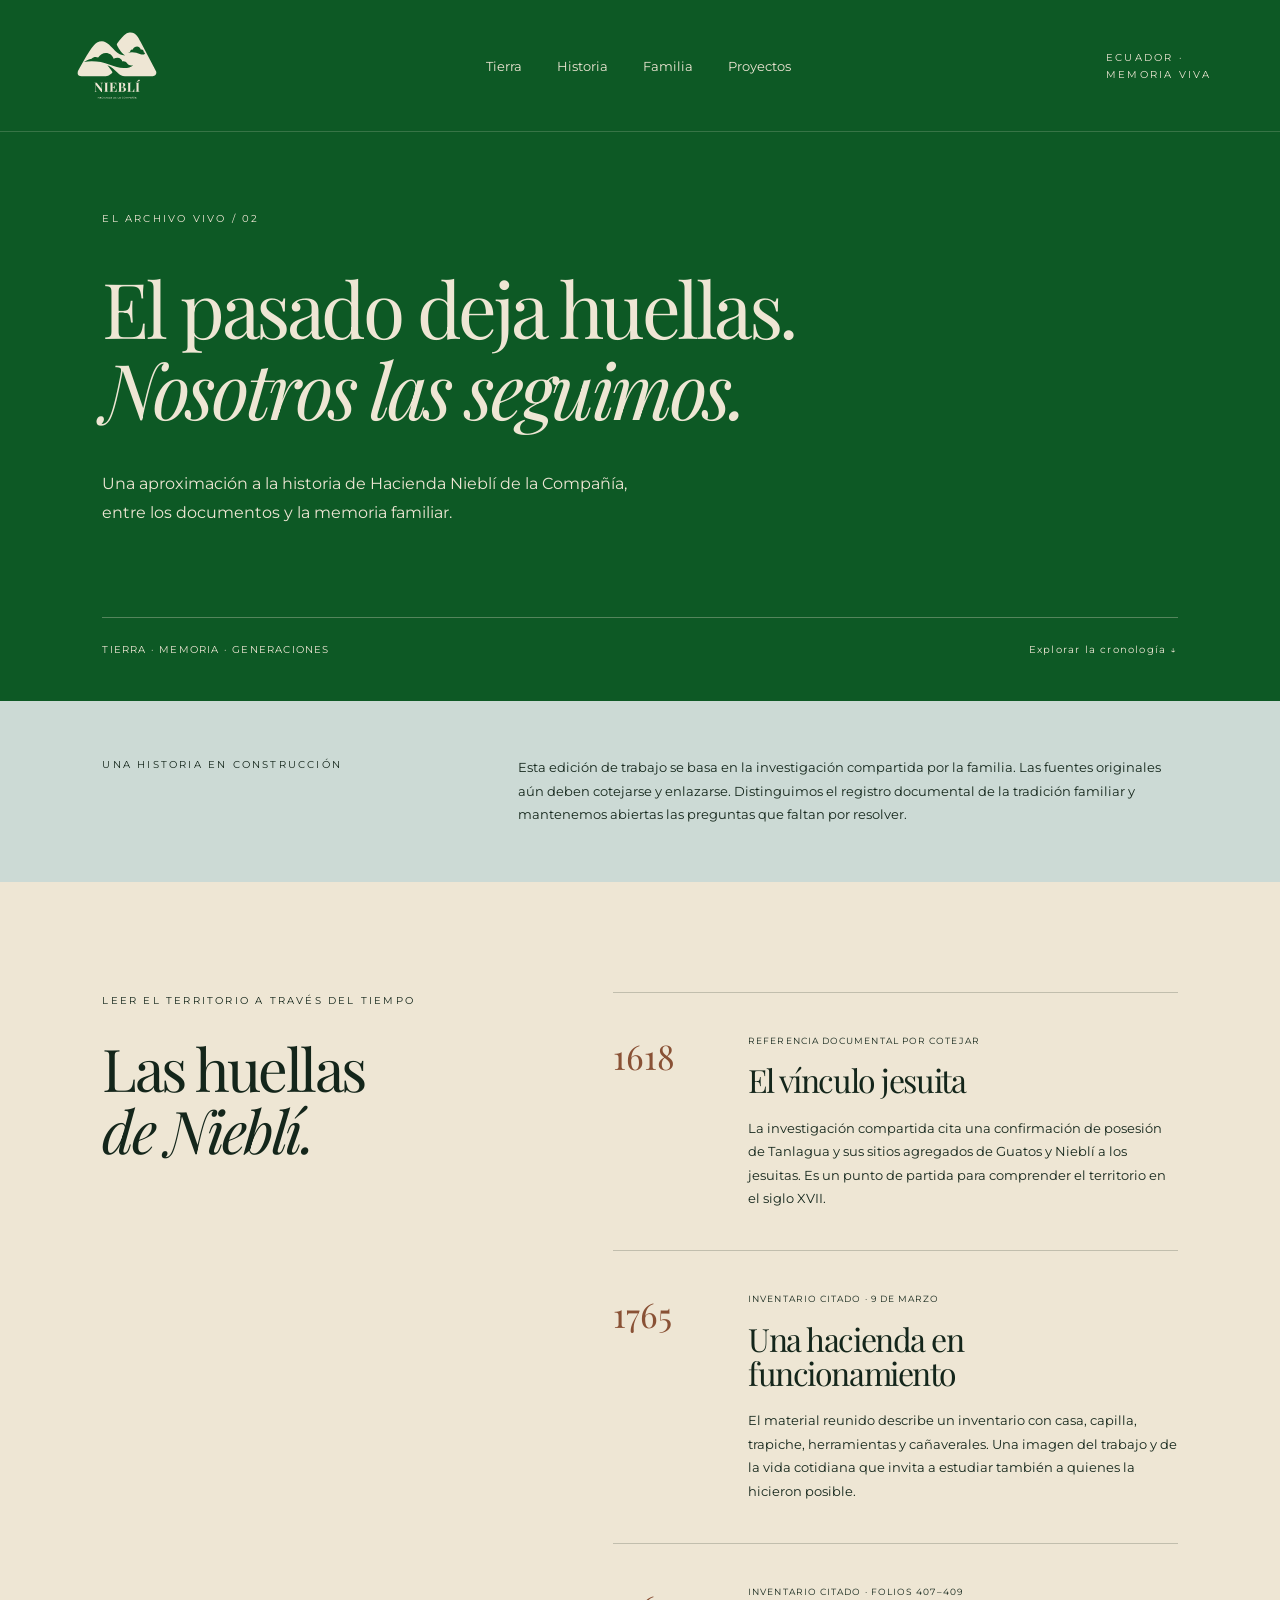
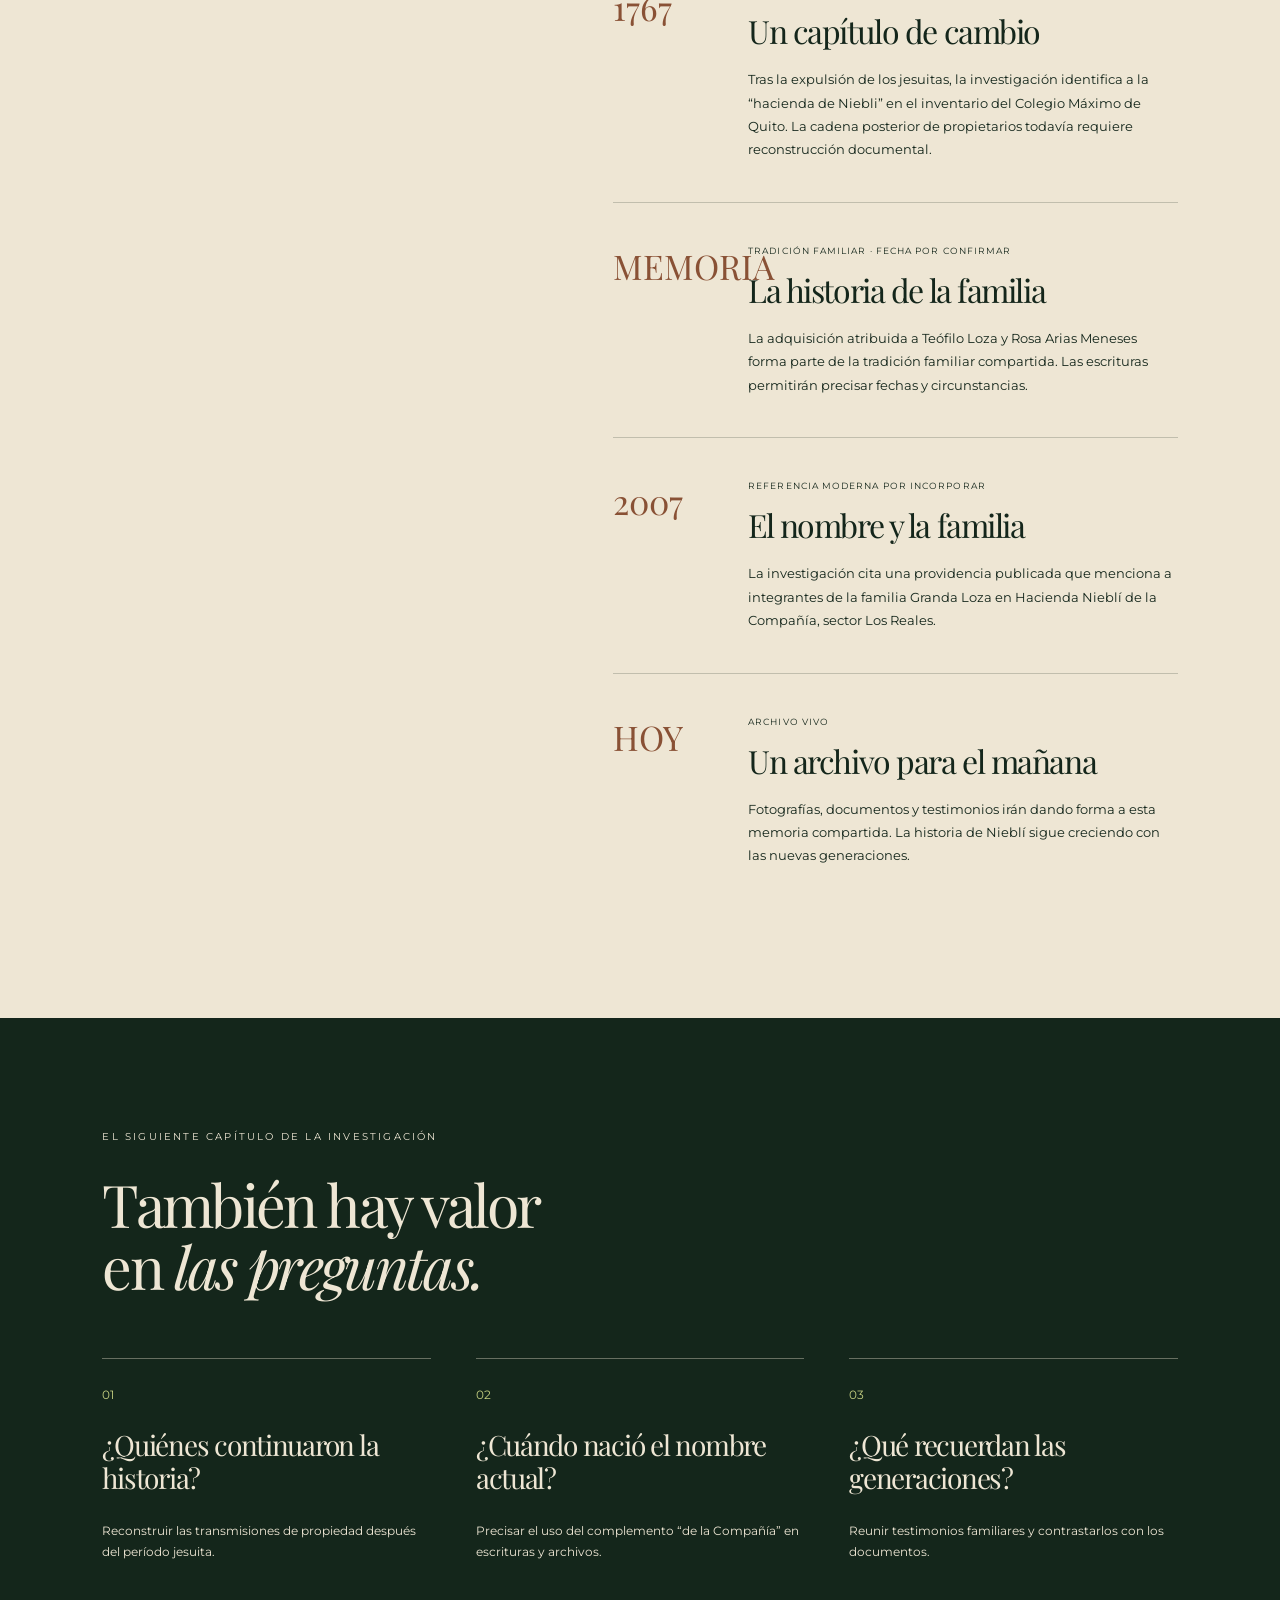
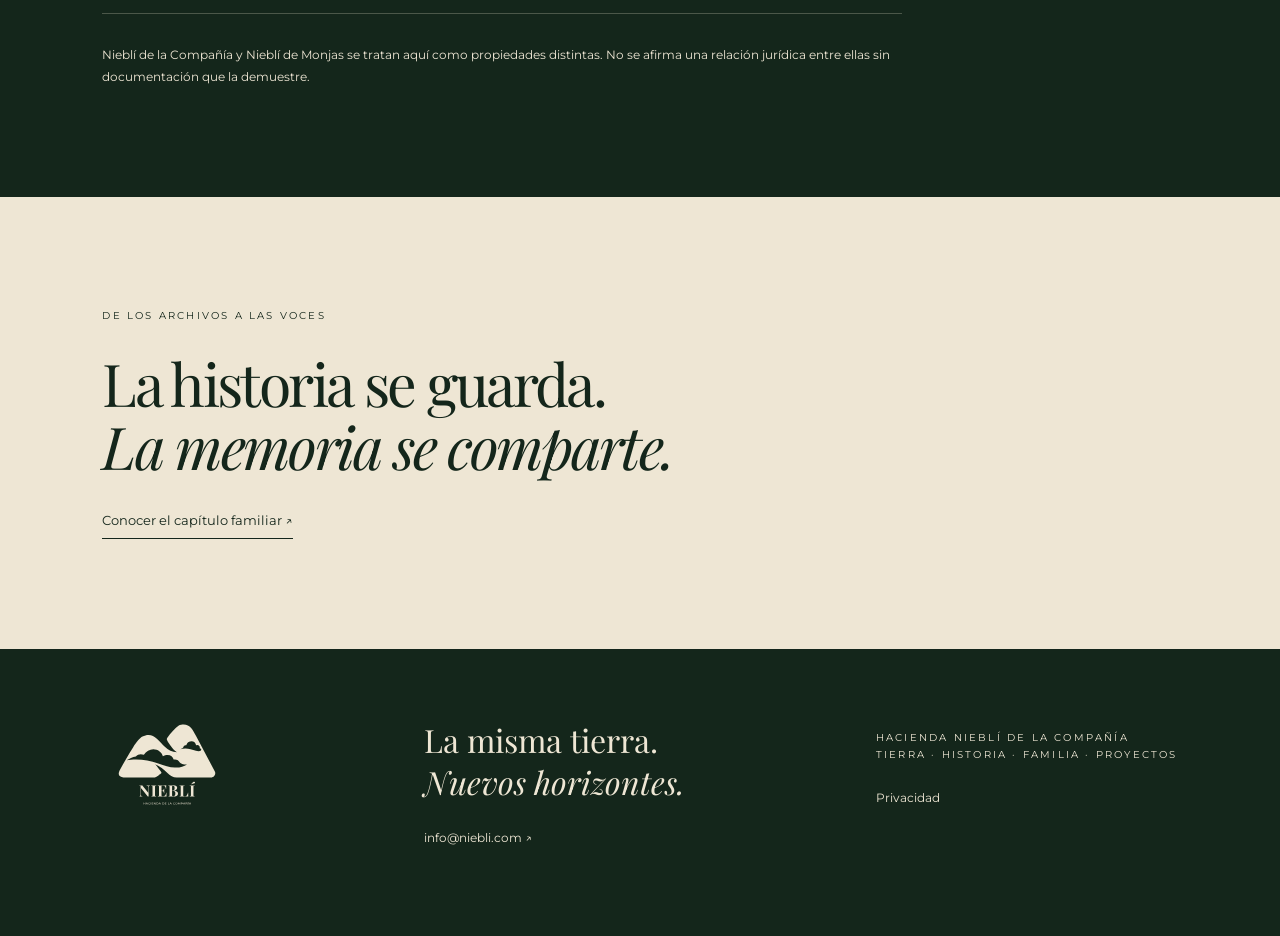
==== historia/index.html @ 0774c466 "Build editorial Nieblí homepage and history preview" ====
<!doctype html><html lang="es"><head><meta charset="utf-8"><meta name="viewport" content="width=device-width,initial-scale=1"><title>Una historia que sigue viva | Nieblí</title><meta name="description" content="Una aproximación a la historia de Hacienda Nieblí de la Compañía, sus archivos y la memoria familiar."><link rel="canonical" href="https://niebli.com/historia/"><meta name="theme-color" content="#0D5925"><link rel="icon" href="/favicon.ico" sizes="any"><link rel="icon" href="/favicon.svg" type="image/svg+xml"><link rel="apple-touch-icon" href="/apple-touch-icon.png"><link rel="manifest" href="/site.webmanifest"><link rel="stylesheet" href="/assets/css/brand.css"><link rel="stylesheet" href="/assets/css/editorial.css"><script defer src="/assets/js/analytics.js"></script></head><body><a class="skip" href="#main">Saltar al contenido</a><header class="masthead"><a href="/" aria-label="Nieblí, inicio"><img src="/assets/brand/logos/logo-stacked-descriptor-paper.svg" width="1400" height="981" alt="Nieblí · Hacienda de la Compañía"></a><nav aria-label="Principal"><a href="/#tierra">Tierra</a><a href="/historia/">Historia</a><a href="/#familia">Familia</a><a href="/#proyectos">Proyectos</a></nav><span class="edition">ECUADOR · MEMORIA VIVA</span></header><main id="main"><section class="history-hero"><p class="eyebrow">EL ARCHIVO VIVO / 02</p><h1>El pasado deja huellas.<br><em>Nosotros las seguimos.</em></h1><p>Una aproximación a la historia de Hacienda Nieblí de la Compañía, entre los documentos y la memoria familiar.</p><div class="history-hero-bottom"><span>TIERRA · MEMORIA · GENERACIONES</span><a href="#cronologia">Explorar la cronología ↓</a></div></section><section class="research-note section"><p class="eyebrow">UNA HISTORIA EN CONSTRUCCIÓN</p><p>Esta edición de trabajo se basa en la investigación compartida por la familia. Las fuentes originales aún deben cotejarse y enlazarse. Distinguimos el registro documental de la tradición familiar y mantenemos abiertas las preguntas que faltan por resolver.</p></section><section class="timeline section" id="cronologia" data-story-id="historical_timeline" data-content-section="history"><div class="timeline-title"><p class="eyebrow">LEER EL TERRITORIO A TRAVÉS DEL TIEMPO</p><h2>Las huellas<br><em>de Nieblí.</em></h2></div><div class="timeline-events"><article id="h-1618" class="timeline-event"><span class="year">1618</span><div><p class="small-label">REFERENCIA DOCUMENTAL POR COTEJAR</p><h3>El vínculo jesuita</h3><p>La investigación compartida cita una confirmación de posesión de Tanlagua y sus sitios agregados de Guatos y Nieblí a los jesuitas. Es un punto de partida para comprender el territorio en el siglo XVII.</p></div></article><article id="h-1765" class="timeline-event"><span class="year">1765</span><div><p class="small-label">INVENTARIO CITADO · 9 DE MARZO</p><h3>Una hacienda en funcionamiento</h3><p>El material reunido describe un inventario con casa, capilla, trapiche, herramientas y cañaverales. Una imagen del trabajo y de la vida cotidiana que invita a estudiar también a quienes la hicieron posible.</p></div></article><article id="h-1767" class="timeline-event"><span class="year">1767</span><div><p class="small-label">INVENTARIO CITADO · FOLIOS 407–409</p><h3>Un capítulo de cambio</h3><p>Tras la expulsión de los jesuitas, la investigación identifica a la “hacienda de Niebli” en el inventario del Colegio Máximo de Quito. La cadena posterior de propietarios todavía requiere reconstrucción documental.</p></div></article><article id="h-memoria" class="timeline-event"><span class="year">MEMORIA</span><div><p class="small-label">TRADICIÓN FAMILIAR · FECHA POR CONFIRMAR</p><h3>La historia de la familia</h3><p>La adquisición atribuida a Teófilo Loza y Rosa Arias Meneses forma parte de la tradición familiar compartida. Las escrituras permitirán precisar fechas y circunstancias.</p></div></article><article id="h-2007" class="timeline-event"><span class="year">2007</span><div><p class="small-label">REFERENCIA MODERNA POR INCORPORAR</p><h3>El nombre y la familia</h3><p>La investigación cita una providencia publicada que menciona a integrantes de la familia Granda Loza en Hacienda Nieblí de la Compañía, sector Los Reales.</p></div></article><article id="h-hoy" class="timeline-event"><span class="year">HOY</span><div><p class="small-label">ARCHIVO VIVO</p><h3>Un archivo para el mañana</h3><p>Fotografías, documentos y testimonios irán dando forma a esta memoria compartida. La historia de Nieblí sigue creciendo con las nuevas generaciones.</p></div></article></div></section><section class="open-questions section"><p class="eyebrow">EL SIGUIENTE CAPÍTULO DE LA INVESTIGACIÓN</p><h2>También hay valor<br>en <em>las preguntas.</em></h2><div class="questions-grid"><article><span>01</span><h3>¿Quiénes continuaron la historia?</h3><p>Reconstruir las transmisiones de propiedad después del período jesuita.</p></article><article><span>02</span><h3>¿Cuándo nació el nombre actual?</h3><p>Precisar el uso del complemento “de la Compañía” en escrituras y archivos.</p></article><article><span>03</span><h3>¿Qué recuerdan las generaciones?</h3><p>Reunir testimonios familiares y contrastarlos con los documentos.</p></article></div><p class="source-note">Nieblí de la Compañía y Nieblí de Monjas se tratan aquí como propiedades distintas. No se afirma una relación jurídica entre ellas sin documentación que la demuestre.</p></section><section class="history-end section"><p class="eyebrow">DE LOS ARCHIVOS A LAS VOCES</p><h2>La historia se guarda.<br><em>La memoria se comparte.</em></h2><a class="text-link" href="/#familia">Conocer el capítulo familiar ↗</a></section></main><footer><img src="/assets/brand/logos/logo-stacked-descriptor-paper.svg" width="1400" height="981" alt="Nieblí"><div><p>La misma tierra.<br><em>Nuevos horizontes.</em></p><a href="mailto:info@niebli.com" data-analytics-event="contact_click" data-contact-method="email">info@niebli.com ↗</a></div><div class="footer-small">HACIENDA NIEBLÍ DE LA COMPAÑÍA<br>TIERRA · HISTORIA · FAMILIA · PROYECTOS<br><a href="/privacy/">Privacidad</a></div></footer></body></html>
---- assets/css/brand.css ----
/* Approved Nieblí identity: shared by every page and component. */
@font-face{font-family:"Playfair Display";src:url("/assets/fonts/playfair-display.woff") format("woff");font-style:normal;font-weight:400 900;font-display:swap}
@font-face{font-family:"Playfair Display";src:url("/assets/fonts/playfair-display-italic.woff") format("woff");font-style:italic;font-weight:400 900;font-display:swap}
@font-face{font-family:Montserrat;src:url("/assets/fonts/montserrat.woff") format("woff");font-style:normal;font-weight:100 900;font-display:swap}
:root{
 --niebli-forest:#0D5925; --niebli-copper:#B97552; --niebli-paper:#EEE6D4;
 --niebli-mist:#CCDAD5; --niebli-ink:#14261B; --niebli-shoot:#C4CF80;
 --niebli-bg:var(--niebli-ink); --niebli-bg-2:var(--niebli-forest);
 --niebli-surface:var(--niebli-forest); --niebli-surface-2:var(--niebli-ink);
 --niebli-card:rgba(238,230,212,.08); --niebli-card-strong:rgba(238,230,212,.12);
 --niebli-text:var(--niebli-paper); --niebli-muted:rgba(238,230,212,.82); --niebli-line:rgba(238,230,212,.18);
 /* Compatibility aliases for existing components. Copper is decorative; shoot is the readable accent. */
 --niebli-gold:var(--niebli-shoot); --niebli-gold-soft:rgba(196,207,128,.14);
 --niebli-moss:var(--niebli-shoot); --niebli-sage:var(--niebli-mist); --niebli-deep:var(--niebli-ink);
 --niebli-shadow:0 18px 50px rgba(0,0,0,.28); --niebli-shadow-soft:0 12px 28px rgba(0,0,0,.20);
 --niebli-radius-xl:34px; --niebli-radius-lg:28px; --niebli-radius-md:22px; --niebli-radius-sm:16px;
 --niebli-font-body:Montserrat,Arial,sans-serif; --niebli-font-head:"Playfair Display",Georgia,serif;
 --bg:var(--niebli-bg); --text:var(--niebli-text); --muted:var(--niebli-muted); --line:var(--niebli-line);
 --font-body:var(--niebli-font-body); --font-head:var(--niebli-font-head);
}
body{font-family:var(--niebli-font-body);color:var(--niebli-text);background:var(--niebli-bg)}
h1,h2,h3{font-family:var(--niebli-font-head)}
:focus-visible{outline:3px solid var(--niebli-shoot);outline-offset:5px}
.brandLogo{display:block;width:170px;height:auto}
.siteFooterLogo{display:block;width:150px;height:auto;flex:0 0 auto}
@media(max-width:640px){.brandLogo{width:125px}.siteFooterLogo{width:110px}}
---- assets/css/editorial.css ----
*{box-sizing:border-box}html{scroll-behavior:smooth;scroll-padding-top:100px}body{margin:0;background:var(--niebli-paper);color:var(--niebli-ink)}a{color:inherit;text-decoration:none}img{display:block;max-width:100%;height:auto}h1,h2,h3,p{margin:0}p{line-height:1.8}h1,h2,h3{font-weight:400;letter-spacing:-.045em;line-height:1.06}em{font-weight:400}a:hover{text-decoration:underline;text-underline-offset:7px}.skip{position:absolute;top:-100px;z-index:100;background:var(--niebli-paper);padding:15px}.skip:focus{top:10px}.masthead{position:absolute;z-index:5;top:0;left:0;width:100%;display:flex;align-items:center;justify-content:space-between;padding:28px 5%;color:var(--niebli-paper);border-bottom:1px solid #eee6d430}.masthead img{width:106px;height:75px;object-fit:contain}.masthead nav{display:flex;gap:35px;font-size:13px}.edition,.eyebrow,.small-label,.hero-bottom,.landscape-caption>span,.footer-small{font-size:10px;letter-spacing:.22em;line-height:1.7}.edition{max-width:110px}.hero{position:relative;min-height:850px;height:100svh;max-height:1150px;color:var(--niebli-paper)}.hero-photo,.hero-shade{position:absolute;inset:0;width:100%;height:100%;object-fit:cover}.hero-photo{object-position:center}.hero-shade{background:linear-gradient(90deg,#14261ba8,#14261b20),linear-gradient(0deg,#14261bcd,transparent 65%,#14261b44)}.hero-copy{position:relative;padding:230px 8% 100px}.hero h1{font-size:clamp(80px,9.2vw,160px);margin:25px 0}.hero-intro{font-size:16px;margin-bottom:32px}.text-link{display:inline-flex;align-items:center;gap:35px;border-bottom:1px solid currentColor;padding:0 0 10px;font-size:13px}.text-link span{font-size:22px}.hero-bottom{position:absolute;bottom:30px;left:5%;right:5%;display:flex;justify-content:space-between;align-items:center}.hero-bottom a{font-size:30px}.section{padding:110px 8%}.intro{display:grid;grid-template-columns:1.3fr 1fr;gap:10%}.eyebrow{margin-bottom:28px}h2{font-size:clamp(40px,4.6vw,72px)}.intro-text{padding-top:40px}.lead{font-size:20px;line-height:1.6;margin-bottom:22px}.intro-text>p:not(.lead),.family-copy>p:not(.lead),.history-heading>p:not(.eyebrow){font-size:14px}.intro-text .text-link{margin-top:30px}.landscape{position:relative;height:620px;margin:0 4%}.landscape>img{width:100%;height:100%;object-fit:cover;object-position:center 65%}.landscape:after{content:'';position:absolute;inset:0;background:linear-gradient(0deg,#14261bcc,transparent)}.landscape-caption{position:absolute;z-index:1;inset:auto 5% 40px;color:var(--niebli-paper);display:flex;justify-content:space-between;align-items:flex-end}.landscape-caption p{font-family:var(--niebli-font-head);font-size:42px;line-height:1.2}.history-preview{display:grid;grid-template-columns:1fr 1.1fr;gap:12%;border-bottom:1px solid #14261b25}.history-heading>p:not(.eyebrow){margin:30px 0}.mini-timeline article{display:flex;gap:30px;padding:25px 0;border-top:1px solid #14261b40}.mini-timeline article>span{font-family:var(--niebli-font-head);color:#895135;font-size:34px;width:90px;flex-shrink:0}.mini-timeline h3{font-size:25px;letter-spacing:-.02em;margin:5px 0 12px}.mini-timeline p{font-size:13px}.mini-timeline small{display:block;font-size:10px;line-height:1.7;padding-top:20px}.family{display:grid;grid-template-columns:1fr 1fr;gap:10%;align-items:center}.archive-placeholder{min-height:550px;background:var(--niebli-mist);padding:35px;display:flex;flex-direction:column;justify-content:space-between;transform:rotate(-2deg);border:14px solid #f8f4e9;box-shadow:0 15px 30px #14261b15}.archive-placeholder>span,.archive-placeholder small{font-size:10px;letter-spacing:.12em}.archive-frame{border:1px solid #14261b50;margin:30px 15px;padding:35px;text-align:center}.archive-frame>span{font-family:var(--niebli-font-head);font-size:115px;color:#14261b50}.archive-frame p{font-family:var(--niebli-font-head);font-size:28px;line-height:1.3}.family-copy .lead{margin-top:30px}.family-copy blockquote{font-family:var(--niebli-font-head);font-size:35px;margin:35px 0 25px;border-left:2px solid var(--niebli-copper);padding-left:25px}.projects{background:var(--niebli-forest);color:var(--niebli-paper)}.projects-top{display:flex;gap:12%;align-items:flex-end;justify-content:space-between;margin-bottom:60px}.projects-top>p{max-width:360px;font-size:14px}.project-grid{display:grid;grid-template-columns:repeat(3,1fr);gap:20px}.project-grid article{background:var(--niebli-ink);padding:35px;min-height:350px;display:flex;flex-direction:column;align-items:flex-start}.project-grid article>span:first-child{font-size:10px;letter-spacing:.14em}.project-grid h3{font-size:36px;margin:35px 0 22px}.project-grid p{font-size:12px;margin-bottom:30px}.project-status{font-size:9px;letter-spacing:.16em;border-top:1px solid currentColor;padding-top:12px;margin-top:auto}.project-grid .project-light{background:var(--niebli-paper);color:var(--niebli-ink)}.project-grid .project-copper{background:var(--niebli-copper);color:var(--niebli-ink)}footer{background:var(--niebli-ink);color:var(--niebli-paper);padding:70px 8% 90px;display:flex;justify-content:space-between;gap:50px}footer>img{width:130px;object-fit:contain;align-self:flex-start}footer p{font-family:var(--niebli-font-head);font-size:32px;line-height:1.3;margin-bottom:25px}footer a{font-size:12px}.footer-small{padding-top:10px}.footer-small a{display:block;margin-top:25px;letter-spacing:0}.history-hero{background:var(--niebli-forest);color:var(--niebli-paper);padding:210px 8% 45px}.history-hero h1{font-size:clamp(48px,6vw,94px);margin:40px 0}.history-hero>p:not(.eyebrow){max-width:570px;font-size:16px}.history-hero-bottom{display:flex;justify-content:space-between;gap:30px;border-top:1px solid #eee6d450;margin-top:90px;padding-top:25px;font-size:10px;letter-spacing:.12em}.research-note{padding-top:55px;padding-bottom:55px;display:grid;grid-template-columns:1fr 2fr;gap:8%;background:var(--niebli-mist)}.research-note p:not(.eyebrow){font-size:13px}.research-note .eyebrow{margin:0}.timeline{display:grid;grid-template-columns:1fr 1.4fr;gap:10%}.timeline-title{position:sticky;top:45px;align-self:start}.timeline-event{display:grid;grid-template-columns:110px 1fr;gap:25px;border-top:1px solid #14261b35;padding:40px 0}.year{font-family:var(--niebli-font-head);font-size:34px;color:#895135}.timeline-event h3{font-size:32px;margin:15px 0 20px}.timeline-event p:not(.small-label){font-size:13px}.small-label{font-size:9px;letter-spacing:.12em}.open-questions{background:var(--niebli-ink);color:var(--niebli-paper)}.questions-grid{display:grid;grid-template-columns:repeat(3,1fr);gap:45px;margin-top:60px}.questions-grid article{border-top:1px solid #eee6d460;padding-top:25px}.questions-grid span{color:var(--niebli-shoot);font-size:12px}.questions-grid h3{font-size:28px;line-height:1.2;margin:25px 0}.questions-grid p,.source-note{font-size:12px}.source-note{border-top:1px solid #eee6d440;padding-top:30px;margin-top:50px;max-width:800px}.history-end .text-link{margin-top:35px}@media(max-width:900px){.edition{display:none}.section{padding:75px 6%}.hero{min-height:750px}.hero-copy{padding:220px 6% 80px}.intro,.history-preview,.family,.timeline{gap:7%}.project-grid article{padding:25px}.timeline-event{grid-template-columns:1fr}.timeline-title{position:static}.landscape-caption>span:last-child{display:none}footer{flex-wrap:wrap}.archive-placeholder{min-height:480px}}@media(max-width:600px){.masthead{padding:20px 5%;align-items:center}.masthead img{width:78px;height:60px}.masthead nav{gap:14px;font-size:10px}.hero{height:90svh;min-height:680px}.hero-copy{padding-top:190px}.hero h1{font-size:78px}.hero-intro{font-size:14px}.hero-bottom{font-size:8px;letter-spacing:.12em}.hero-bottom>span:nth-child(2){display:none}.section{padding:65px 7%}.intro,.history-preview,.family,.timeline,.research-note{grid-template-columns:1fr;gap:40px}.intro-text{padding-top:0}h2{font-size:43px}.landscape{height:470px;margin:0}.landscape-caption{display:block;bottom:30px;left:7%}.landscape-caption p{font-size:35px;margin-top:15px}.mini-timeline article{gap:20px}.mini-timeline article>span{width:75px}.archive-placeholder{min-height:440px;margin:8px}.family-copy .lead{font-size:18px}.projects-top{display:block}.projects-top>p{margin-top:30px}.project-grid,.questions-grid{grid-template-columns:1fr}.project-grid article{min-height:300px}.history-hero{padding:180px 7% 35px}.history-hero h1{font-size:48px}.history-hero-bottom{margin-top:55px;flex-wrap:wrap}.timeline-event{grid-template-columns:75px 1fr;gap:20px}.year{font-size:28px}.timeline-event h3{font-size:28px}.timeline-title h2{font-size:48px}.questions-grid{gap:30px}footer{padding:55px 7% 90px;gap:35px}footer>img{width:105px}.footer-small{width:100%}}@media(prefers-reduced-motion:reduce){html{scroll-behavior:auto}}
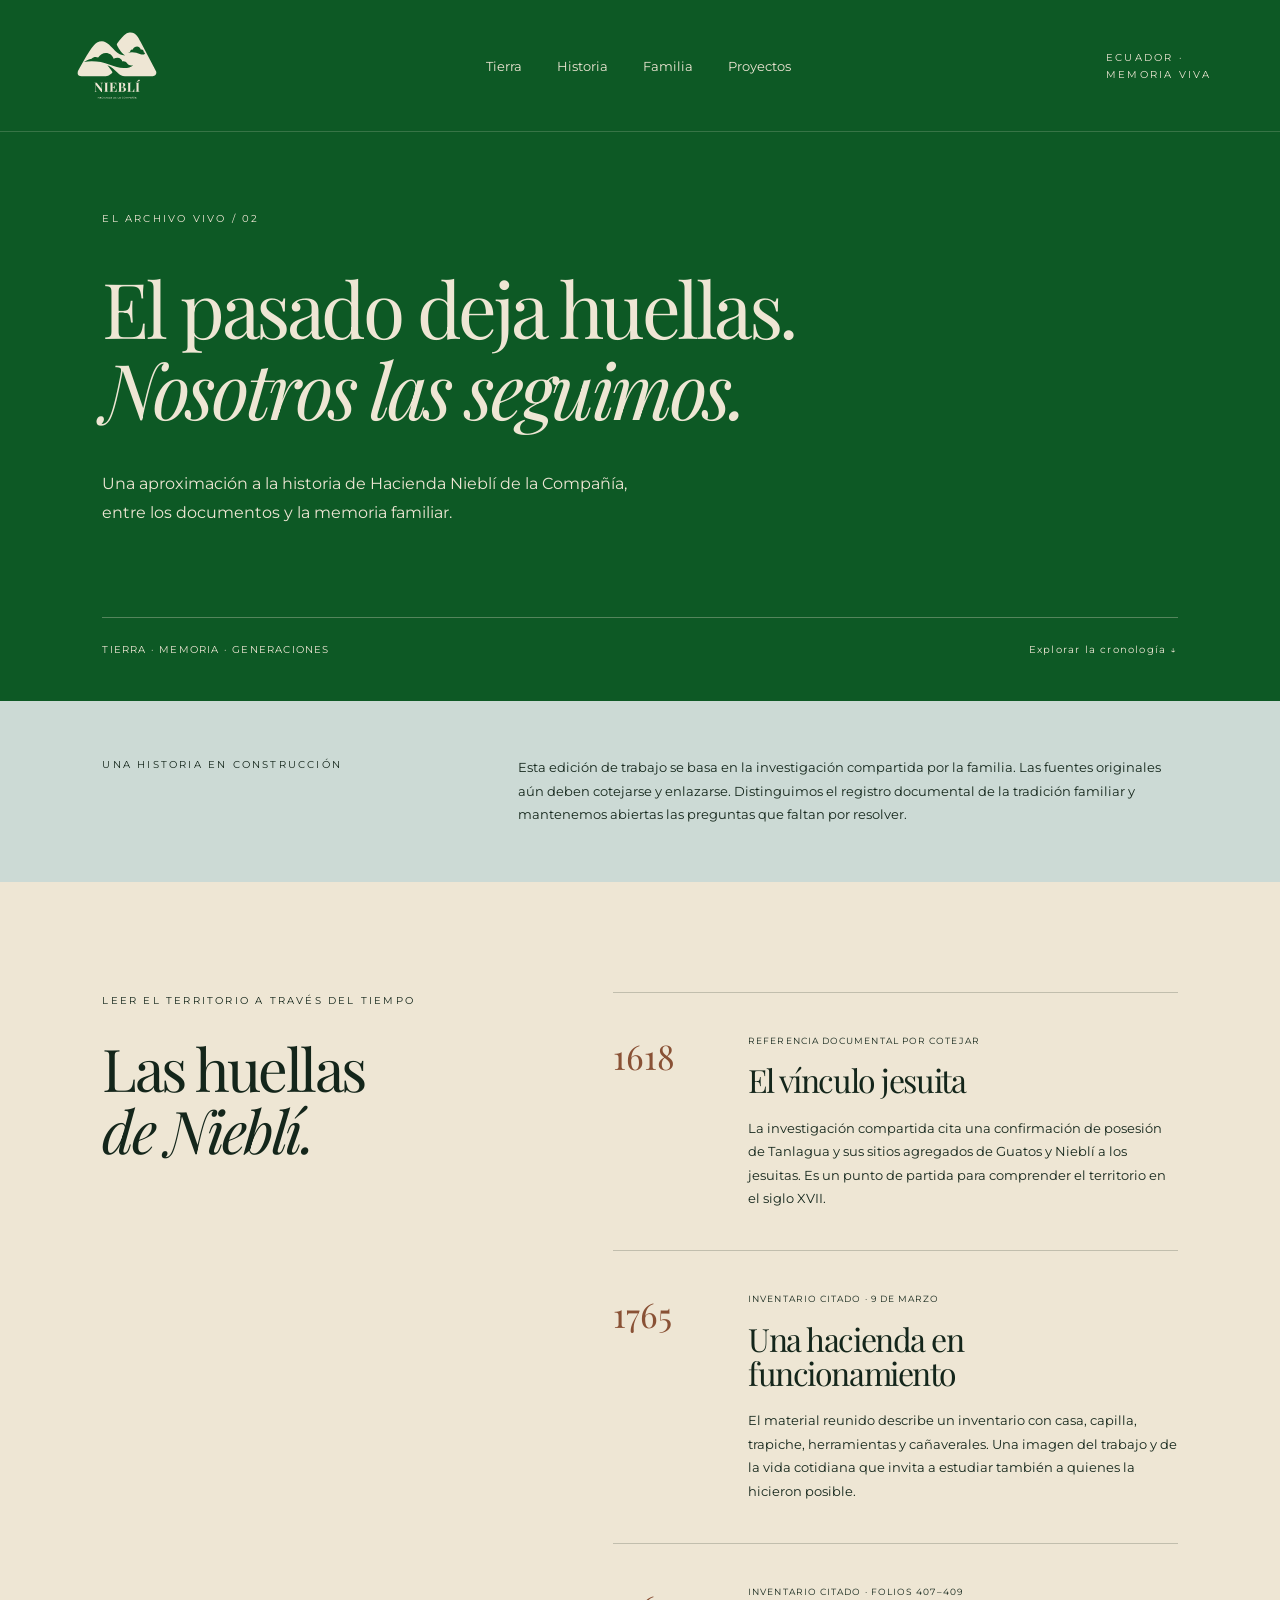
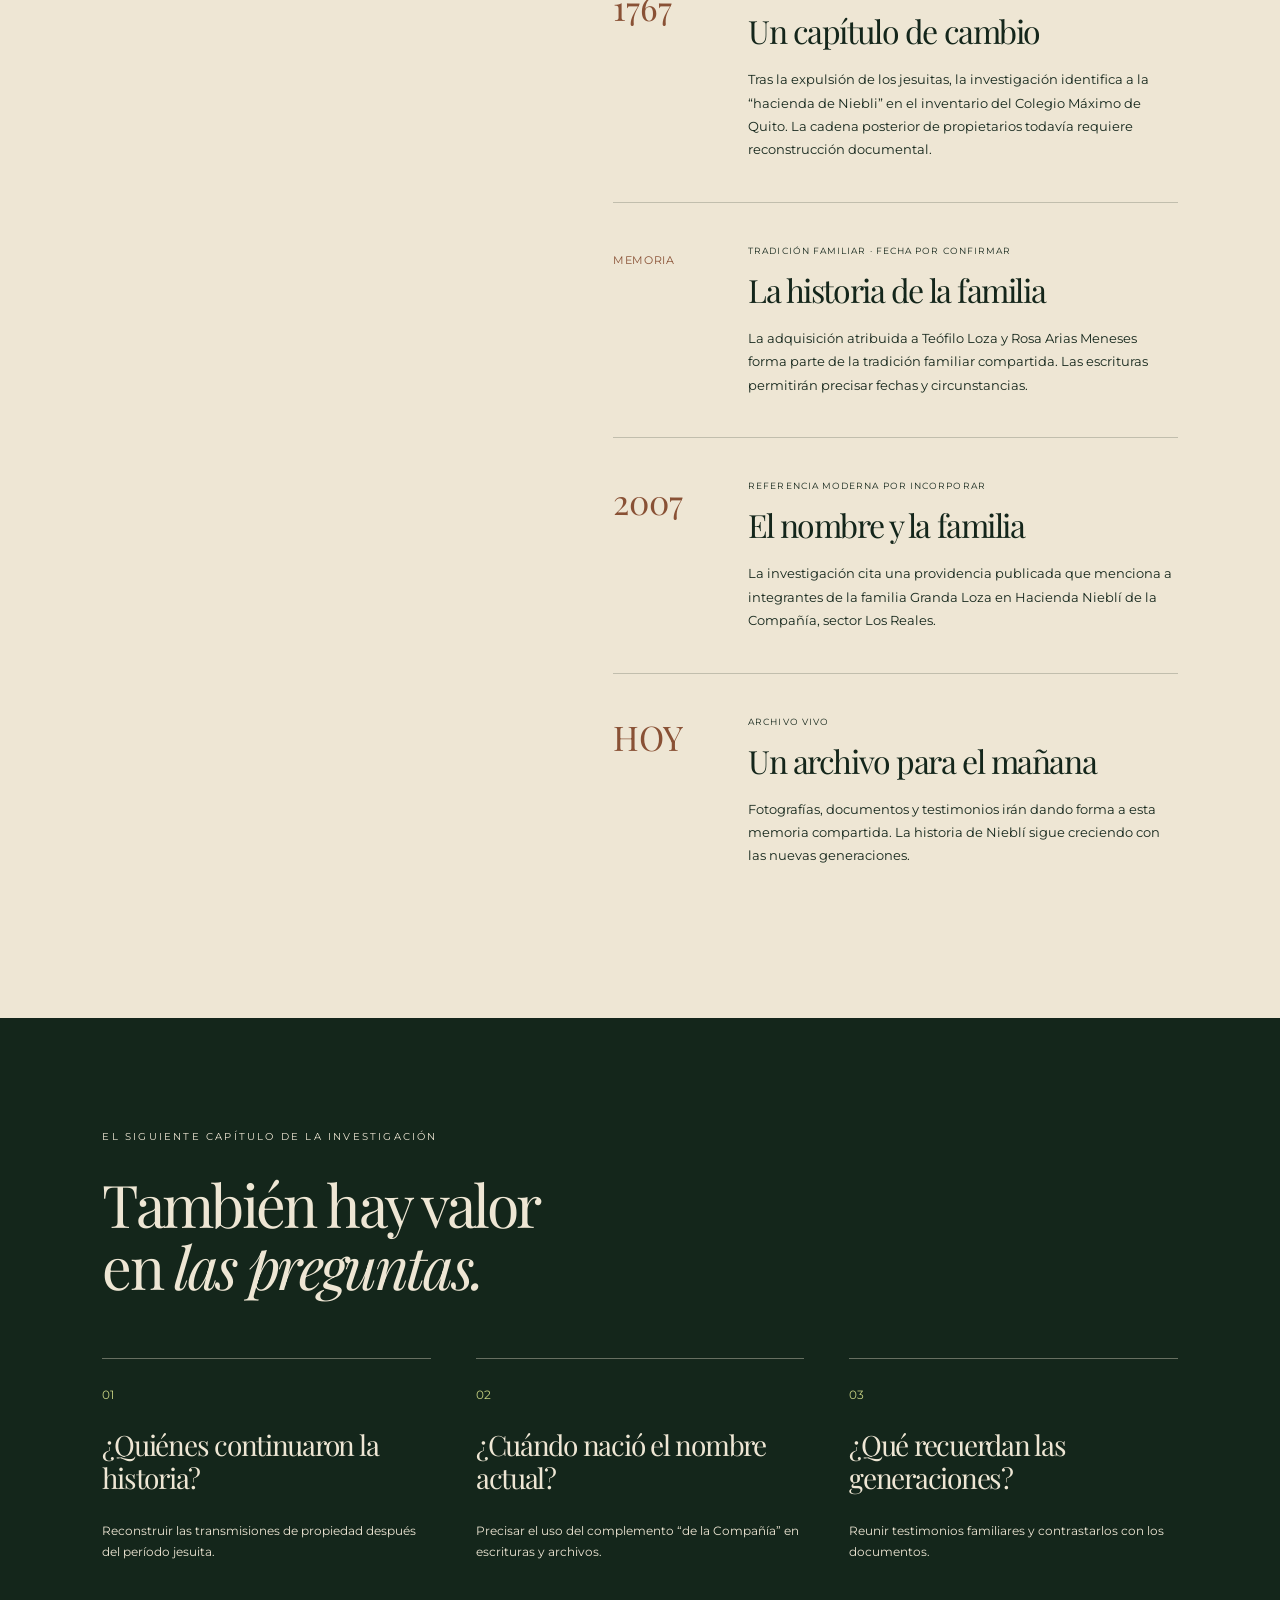
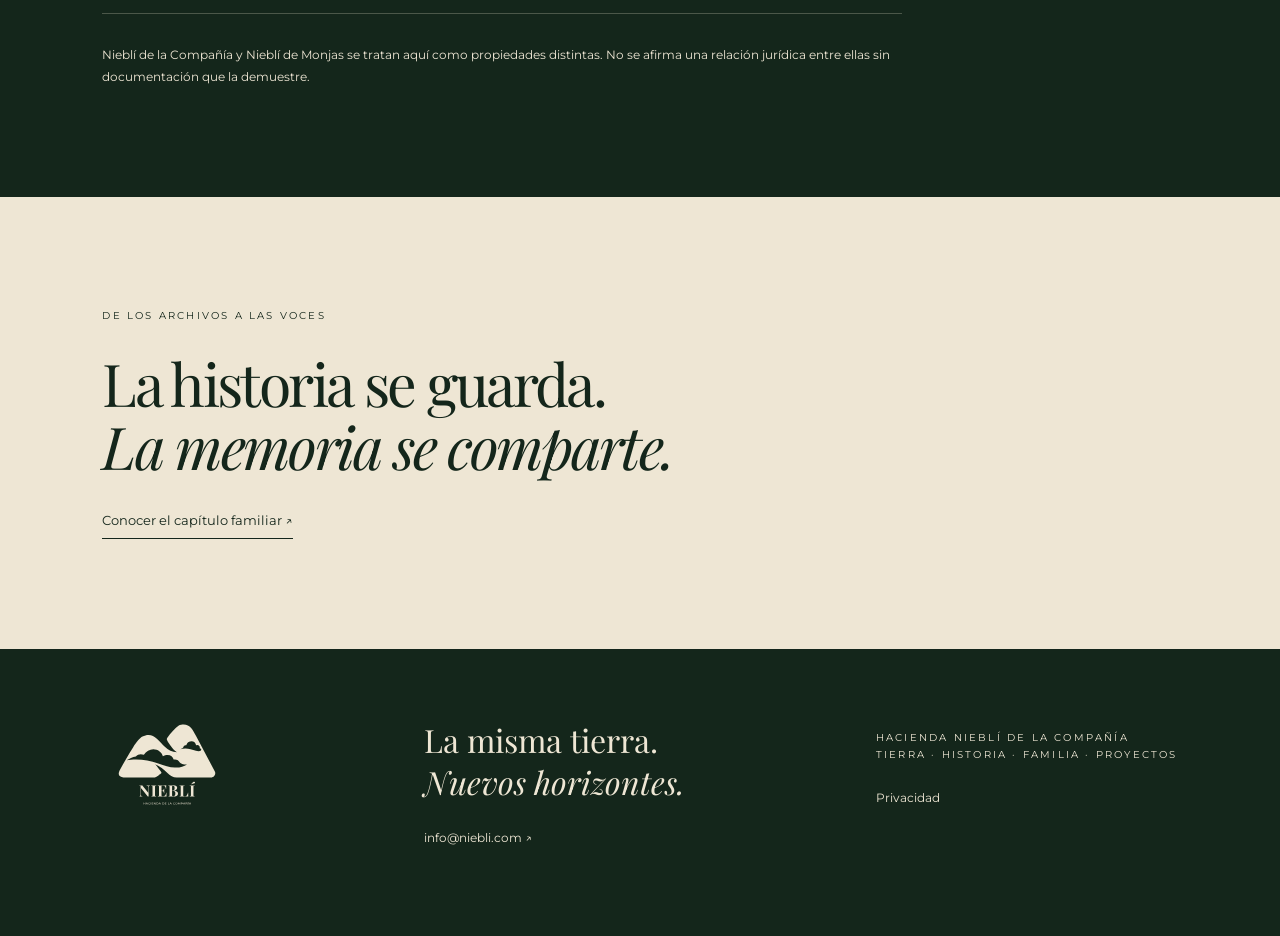
==== commit 673e9c6e: "Keep timeline label within its column" ====
--- a/historia/index.html
+++ b/historia/index.html
@@ -1 +1 @@
-<!doctype html><html lang="es"><head><meta charset="utf-8"><meta name="viewport" content="width=device-width,initial-scale=1"><title>Una historia que sigue viva | Nieblí</title><meta name="description" content="Una aproximación a la historia de Hacienda Nieblí de la Compañía, sus archivos y la memoria familiar."><link rel="canonical" href="https://niebli.com/historia/"><meta name="theme-color" content="#0D5925"><link rel="icon" href="/favicon.ico" sizes="any"><link rel="icon" href="/favicon.svg" type="image/svg+xml"><link rel="apple-touch-icon" href="/apple-touch-icon.png"><link rel="manifest" href="/site.webmanifest"><link rel="stylesheet" href="/assets/css/brand.css"><link rel="stylesheet" href="/assets/css/editorial.css"><script defer src="/assets/js/analytics.js"></script></head><body><a class="skip" href="#main">Saltar al contenido</a><header class="masthead"><a href="/" aria-label="Nieblí, inicio"><img src="/assets/brand/logos/logo-stacked-descriptor-paper.svg" width="1400" height="981" alt="Nieblí · Hacienda de la Compañía"></a><nav aria-label="Principal"><a href="/#tierra">Tierra</a><a href="/historia/">Historia</a><a href="/#familia">Familia</a><a href="/#proyectos">Proyectos</a></nav><span class="edition">ECUADOR · MEMORIA VIVA</span></header><main id="main"><section class="history-hero"><p class="eyebrow">EL ARCHIVO VIVO / 02</p><h1>El pasado deja huellas.<br><em>Nosotros las seguimos.</em></h1><p>Una aproximación a la historia de Hacienda Nieblí de la Compañía, entre los documentos y la memoria familiar.</p><div class="history-hero-bottom"><span>TIERRA · MEMORIA · GENERACIONES</span><a href="#cronologia">Explorar la cronología ↓</a></div></section><section class="research-note section"><p class="eyebrow">UNA HISTORIA EN CONSTRUCCIÓN</p><p>Esta edición de trabajo se basa en la investigación compartida por la familia. Las fuentes originales aún deben cotejarse y enlazarse. Distinguimos el registro documental de la tradición familiar y mantenemos abiertas las preguntas que faltan por resolver.</p></section><section class="timeline section" id="cronologia" data-story-id="historical_timeline" data-content-section="history"><div class="timeline-title"><p class="eyebrow">LEER EL TERRITORIO A TRAVÉS DEL TIEMPO</p><h2>Las huellas<br><em>de Nieblí.</em></h2></div><div class="timeline-events"><article id="h-1618" class="timeline-event"><span class="year">1618</span><div><p class="small-label">REFERENCIA DOCUMENTAL POR COTEJAR</p><h3>El vínculo jesuita</h3><p>La investigación compartida cita una confirmación de posesión de Tanlagua y sus sitios agregados de Guatos y Nieblí a los jesuitas. Es un punto de partida para comprender el territorio en el siglo XVII.</p></div></article><article id="h-1765" class="timeline-event"><span class="year">1765</span><div><p class="small-label">INVENTARIO CITADO · 9 DE MARZO</p><h3>Una hacienda en funcionamiento</h3><p>El material reunido describe un inventario con casa, capilla, trapiche, herramientas y cañaverales. Una imagen del trabajo y de la vida cotidiana que invita a estudiar también a quienes la hicieron posible.</p></div></article><article id="h-1767" class="timeline-event"><span class="year">1767</span><div><p class="small-label">INVENTARIO CITADO · FOLIOS 407–409</p><h3>Un capítulo de cambio</h3><p>Tras la expulsión de los jesuitas, la investigación identifica a la “hacienda de Niebli” en el inventario del Colegio Máximo de Quito. La cadena posterior de propietarios todavía requiere reconstrucción documental.</p></div></article><article id="h-memoria" class="timeline-event"><span class="year">MEMORIA</span><div><p class="small-label">TRADICIÓN FAMILIAR · FECHA POR CONFIRMAR</p><h3>La historia de la familia</h3><p>La adquisición atribuida a Teófilo Loza y Rosa Arias Meneses forma parte de la tradición familiar compartida. Las escrituras permitirán precisar fechas y circunstancias.</p></div></article><article id="h-2007" class="timeline-event"><span class="year">2007</span><div><p class="small-label">REFERENCIA MODERNA POR INCORPORAR</p><h3>El nombre y la familia</h3><p>La investigación cita una providencia publicada que menciona a integrantes de la familia Granda Loza en Hacienda Nieblí de la Compañía, sector Los Reales.</p></div></article><article id="h-hoy" class="timeline-event"><span class="year">HOY</span><div><p class="small-label">ARCHIVO VIVO</p><h3>Un archivo para el mañana</h3><p>Fotografías, documentos y testimonios irán dando forma a esta memoria compartida. La historia de Nieblí sigue creciendo con las nuevas generaciones.</p></div></article></div></section><section class="open-questions section"><p class="eyebrow">EL SIGUIENTE CAPÍTULO DE LA INVESTIGACIÓN</p><h2>También hay valor<br>en <em>las preguntas.</em></h2><div class="questions-grid"><article><span>01</span><h3>¿Quiénes continuaron la historia?</h3><p>Reconstruir las transmisiones de propiedad después del período jesuita.</p></article><article><span>02</span><h3>¿Cuándo nació el nombre actual?</h3><p>Precisar el uso del complemento “de la Compañía” en escrituras y archivos.</p></article><article><span>03</span><h3>¿Qué recuerdan las generaciones?</h3><p>Reunir testimonios familiares y contrastarlos con los documentos.</p></article></div><p class="source-note">Nieblí de la Compañía y Nieblí de Monjas se tratan aquí como propiedades distintas. No se afirma una relación jurídica entre ellas sin documentación que la demuestre.</p></section><section class="history-end section"><p class="eyebrow">DE LOS ARCHIVOS A LAS VOCES</p><h2>La historia se guarda.<br><em>La memoria se comparte.</em></h2><a class="text-link" href="/#familia">Conocer el capítulo familiar ↗</a></section></main><footer><img src="/assets/brand/logos/logo-stacked-descriptor-paper.svg" width="1400" height="981" alt="Nieblí"><div><p>La misma tierra.<br><em>Nuevos horizontes.</em></p><a href="mailto:info@niebli.com" data-analytics-event="contact_click" data-contact-method="email">info@niebli.com ↗</a></div><div class="footer-small">HACIENDA NIEBLÍ DE LA COMPAÑÍA<br>TIERRA · HISTORIA · FAMILIA · PROYECTOS<br><a href="/privacy/">Privacidad</a></div></footer></body></html>+<!doctype html><html lang="es"><head><meta charset="utf-8"><meta name="viewport" content="width=device-width,initial-scale=1"><title>Una historia que sigue viva | Nieblí</title><meta name="description" content="Una aproximación a la historia de Hacienda Nieblí de la Compañía, sus archivos y la memoria familiar."><link rel="canonical" href="https://niebli.com/historia/"><meta name="theme-color" content="#0D5925"><link rel="icon" href="/favicon.ico" sizes="any"><link rel="icon" href="/favicon.svg" type="image/svg+xml"><link rel="apple-touch-icon" href="/apple-touch-icon.png"><link rel="manifest" href="/site.webmanifest"><link rel="stylesheet" href="/assets/css/brand.css"><link rel="stylesheet" href="/assets/css/editorial.css"><script defer src="/assets/js/analytics.js"></script></head><body><a class="skip" href="#main">Saltar al contenido</a><header class="masthead"><a href="/" aria-label="Nieblí, inicio"><img src="/assets/brand/logos/logo-stacked-descriptor-paper.svg" width="1400" height="981" alt="Nieblí · Hacienda de la Compañía"></a><nav aria-label="Principal"><a href="/#tierra">Tierra</a><a href="/historia/">Historia</a><a href="/#familia">Familia</a><a href="/#proyectos">Proyectos</a></nav><span class="edition">ECUADOR · MEMORIA VIVA</span></header><main id="main"><section class="history-hero"><p class="eyebrow">EL ARCHIVO VIVO / 02</p><h1>El pasado deja huellas.<br><em>Nosotros las seguimos.</em></h1><p>Una aproximación a la historia de Hacienda Nieblí de la Compañía, entre los documentos y la memoria familiar.</p><div class="history-hero-bottom"><span>TIERRA · MEMORIA · GENERACIONES</span><a href="#cronologia">Explorar la cronología ↓</a></div></section><section class="research-note section"><p class="eyebrow">UNA HISTORIA EN CONSTRUCCIÓN</p><p>Esta edición de trabajo se basa en la investigación compartida por la familia. Las fuentes originales aún deben cotejarse y enlazarse. Distinguimos el registro documental de la tradición familiar y mantenemos abiertas las preguntas que faltan por resolver.</p></section><section class="timeline section" id="cronologia" data-story-id="historical_timeline" data-content-section="history"><div class="timeline-title"><p class="eyebrow">LEER EL TERRITORIO A TRAVÉS DEL TIEMPO</p><h2>Las huellas<br><em>de Nieblí.</em></h2></div><div class="timeline-events"><article id="h-1618" class="timeline-event"><span class="year">1618</span><div><p class="small-label">REFERENCIA DOCUMENTAL POR COTEJAR</p><h3>El vínculo jesuita</h3><p>La investigación compartida cita una confirmación de posesión de Tanlagua y sus sitios agregados de Guatos y Nieblí a los jesuitas. Es un punto de partida para comprender el territorio en el siglo XVII.</p></div></article><article id="h-1765" class="timeline-event"><span class="year">1765</span><div><p class="small-label">INVENTARIO CITADO · 9 DE MARZO</p><h3>Una hacienda en funcionamiento</h3><p>El material reunido describe un inventario con casa, capilla, trapiche, herramientas y cañaverales. Una imagen del trabajo y de la vida cotidiana que invita a estudiar también a quienes la hicieron posible.</p></div></article><article id="h-1767" class="timeline-event"><span class="year">1767</span><div><p class="small-label">INVENTARIO CITADO · FOLIOS 407–409</p><h3>Un capítulo de cambio</h3><p>Tras la expulsión de los jesuitas, la investigación identifica a la “hacienda de Niebli” en el inventario del Colegio Máximo de Quito. La cadena posterior de propietarios todavía requiere reconstrucción documental.</p></div></article><article id="h-memoria" class="timeline-event"><span class="year year-label">MEMORIA</span><div><p class="small-label">TRADICIÓN FAMILIAR · FECHA POR CONFIRMAR</p><h3>La historia de la familia</h3><p>La adquisición atribuida a Teófilo Loza y Rosa Arias Meneses forma parte de la tradición familiar compartida. Las escrituras permitirán precisar fechas y circunstancias.</p></div></article><article id="h-2007" class="timeline-event"><span class="year">2007</span><div><p class="small-label">REFERENCIA MODERNA POR INCORPORAR</p><h3>El nombre y la familia</h3><p>La investigación cita una providencia publicada que menciona a integrantes de la familia Granda Loza en Hacienda Nieblí de la Compañía, sector Los Reales.</p></div></article><article id="h-hoy" class="timeline-event"><span class="year">HOY</span><div><p class="small-label">ARCHIVO VIVO</p><h3>Un archivo para el mañana</h3><p>Fotografías, documentos y testimonios irán dando forma a esta memoria compartida. La historia de Nieblí sigue creciendo con las nuevas generaciones.</p></div></article></div></section><section class="open-questions section"><p class="eyebrow">EL SIGUIENTE CAPÍTULO DE LA INVESTIGACIÓN</p><h2>También hay valor<br>en <em>las preguntas.</em></h2><div class="questions-grid"><article><span>01</span><h3>¿Quiénes continuaron la historia?</h3><p>Reconstruir las transmisiones de propiedad después del período jesuita.</p></article><article><span>02</span><h3>¿Cuándo nació el nombre actual?</h3><p>Precisar el uso del complemento “de la Compañía” en escrituras y archivos.</p></article><article><span>03</span><h3>¿Qué recuerdan las generaciones?</h3><p>Reunir testimonios familiares y contrastarlos con los documentos.</p></article></div><p class="source-note">Nieblí de la Compañía y Nieblí de Monjas se tratan aquí como propiedades distintas. No se afirma una relación jurídica entre ellas sin documentación que la demuestre.</p></section><section class="history-end section"><p class="eyebrow">DE LOS ARCHIVOS A LAS VOCES</p><h2>La historia se guarda.<br><em>La memoria se comparte.</em></h2><a class="text-link" href="/#familia">Conocer el capítulo familiar ↗</a></section></main><footer><img src="/assets/brand/logos/logo-stacked-descriptor-paper.svg" width="1400" height="981" alt="Nieblí"><div><p>La misma tierra.<br><em>Nuevos horizontes.</em></p><a href="mailto:info@niebli.com" data-analytics-event="contact_click" data-contact-method="email">info@niebli.com ↗</a></div><div class="footer-small">HACIENDA NIEBLÍ DE LA COMPAÑÍA<br>TIERRA · HISTORIA · FAMILIA · PROYECTOS<br><a href="/privacy/">Privacidad</a></div></footer></body></html>
--- a/assets/css/editorial.css
+++ b/assets/css/editorial.css
@@ -1 +1,3 @@
 *{box-sizing:border-box}html{scroll-behavior:smooth;scroll-padding-top:100px}body{margin:0;background:var(--niebli-paper);color:var(--niebli-ink)}a{color:inherit;text-decoration:none}img{display:block;max-width:100%;height:auto}h1,h2,h3,p{margin:0}p{line-height:1.8}h1,h2,h3{font-weight:400;letter-spacing:-.045em;line-height:1.06}em{font-weight:400}a:hover{text-decoration:underline;text-underline-offset:7px}.skip{position:absolute;top:-100px;z-index:100;background:var(--niebli-paper);padding:15px}.skip:focus{top:10px}.masthead{position:absolute;z-index:5;top:0;left:0;width:100%;display:flex;align-items:center;justify-content:space-between;padding:28px 5%;color:var(--niebli-paper);border-bottom:1px solid #eee6d430}.masthead img{width:106px;height:75px;object-fit:contain}.masthead nav{display:flex;gap:35px;font-size:13px}.edition,.eyebrow,.small-label,.hero-bottom,.landscape-caption>span,.footer-small{font-size:10px;letter-spacing:.22em;line-height:1.7}.edition{max-width:110px}.hero{position:relative;min-height:850px;height:100svh;max-height:1150px;color:var(--niebli-paper)}.hero-photo,.hero-shade{position:absolute;inset:0;width:100%;height:100%;object-fit:cover}.hero-photo{object-position:center}.hero-shade{background:linear-gradient(90deg,#14261ba8,#14261b20),linear-gradient(0deg,#14261bcd,transparent 65%,#14261b44)}.hero-copy{position:relative;padding:230px 8% 100px}.hero h1{font-size:clamp(80px,9.2vw,160px);margin:25px 0}.hero-intro{font-size:16px;margin-bottom:32px}.text-link{display:inline-flex;align-items:center;gap:35px;border-bottom:1px solid currentColor;padding:0 0 10px;font-size:13px}.text-link span{font-size:22px}.hero-bottom{position:absolute;bottom:30px;left:5%;right:5%;display:flex;justify-content:space-between;align-items:center}.hero-bottom a{font-size:30px}.section{padding:110px 8%}.intro{display:grid;grid-template-columns:1.3fr 1fr;gap:10%}.eyebrow{margin-bottom:28px}h2{font-size:clamp(40px,4.6vw,72px)}.intro-text{padding-top:40px}.lead{font-size:20px;line-height:1.6;margin-bottom:22px}.intro-text>p:not(.lead),.family-copy>p:not(.lead),.history-heading>p:not(.eyebrow){font-size:14px}.intro-text .text-link{margin-top:30px}.landscape{position:relative;height:620px;margin:0 4%}.landscape>img{width:100%;height:100%;object-fit:cover;object-position:center 65%}.landscape:after{content:'';position:absolute;inset:0;background:linear-gradient(0deg,#14261bcc,transparent)}.landscape-caption{position:absolute;z-index:1;inset:auto 5% 40px;color:var(--niebli-paper);display:flex;justify-content:space-between;align-items:flex-end}.landscape-caption p{font-family:var(--niebli-font-head);font-size:42px;line-height:1.2}.history-preview{display:grid;grid-template-columns:1fr 1.1fr;gap:12%;border-bottom:1px solid #14261b25}.history-heading>p:not(.eyebrow){margin:30px 0}.mini-timeline article{display:flex;gap:30px;padding:25px 0;border-top:1px solid #14261b40}.mini-timeline article>span{font-family:var(--niebli-font-head);color:#895135;font-size:34px;width:90px;flex-shrink:0}.mini-timeline h3{font-size:25px;letter-spacing:-.02em;margin:5px 0 12px}.mini-timeline p{font-size:13px}.mini-timeline small{display:block;font-size:10px;line-height:1.7;padding-top:20px}.family{display:grid;grid-template-columns:1fr 1fr;gap:10%;align-items:center}.archive-placeholder{min-height:550px;background:var(--niebli-mist);padding:35px;display:flex;flex-direction:column;justify-content:space-between;transform:rotate(-2deg);border:14px solid #f8f4e9;box-shadow:0 15px 30px #14261b15}.archive-placeholder>span,.archive-placeholder small{font-size:10px;letter-spacing:.12em}.archive-frame{border:1px solid #14261b50;margin:30px 15px;padding:35px;text-align:center}.archive-frame>span{font-family:var(--niebli-font-head);font-size:115px;color:#14261b50}.archive-frame p{font-family:var(--niebli-font-head);font-size:28px;line-height:1.3}.family-copy .lead{margin-top:30px}.family-copy blockquote{font-family:var(--niebli-font-head);font-size:35px;margin:35px 0 25px;border-left:2px solid var(--niebli-copper);padding-left:25px}.projects{background:var(--niebli-forest);color:var(--niebli-paper)}.projects-top{display:flex;gap:12%;align-items:flex-end;justify-content:space-between;margin-bottom:60px}.projects-top>p{max-width:360px;font-size:14px}.project-grid{display:grid;grid-template-columns:repeat(3,1fr);gap:20px}.project-grid article{background:var(--niebli-ink);padding:35px;min-height:350px;display:flex;flex-direction:column;align-items:flex-start}.project-grid article>span:first-child{font-size:10px;letter-spacing:.14em}.project-grid h3{font-size:36px;margin:35px 0 22px}.project-grid p{font-size:12px;margin-bottom:30px}.project-status{font-size:9px;letter-spacing:.16em;border-top:1px solid currentColor;padding-top:12px;margin-top:auto}.project-grid .project-light{background:var(--niebli-paper);color:var(--niebli-ink)}.project-grid .project-copper{background:var(--niebli-copper);color:var(--niebli-ink)}footer{background:var(--niebli-ink);color:var(--niebli-paper);padding:70px 8% 90px;display:flex;justify-content:space-between;gap:50px}footer>img{width:130px;object-fit:contain;align-self:flex-start}footer p{font-family:var(--niebli-font-head);font-size:32px;line-height:1.3;margin-bottom:25px}footer a{font-size:12px}.footer-small{padding-top:10px}.footer-small a{display:block;margin-top:25px;letter-spacing:0}.history-hero{background:var(--niebli-forest);color:var(--niebli-paper);padding:210px 8% 45px}.history-hero h1{font-size:clamp(48px,6vw,94px);margin:40px 0}.history-hero>p:not(.eyebrow){max-width:570px;font-size:16px}.history-hero-bottom{display:flex;justify-content:space-between;gap:30px;border-top:1px solid #eee6d450;margin-top:90px;padding-top:25px;font-size:10px;letter-spacing:.12em}.research-note{padding-top:55px;padding-bottom:55px;display:grid;grid-template-columns:1fr 2fr;gap:8%;background:var(--niebli-mist)}.research-note p:not(.eyebrow){font-size:13px}.research-note .eyebrow{margin:0}.timeline{display:grid;grid-template-columns:1fr 1.4fr;gap:10%}.timeline-title{position:sticky;top:45px;align-self:start}.timeline-event{display:grid;grid-template-columns:110px 1fr;gap:25px;border-top:1px solid #14261b35;padding:40px 0}.year{font-family:var(--niebli-font-head);font-size:34px;color:#895135}.timeline-event h3{font-size:32px;margin:15px 0 20px}.timeline-event p:not(.small-label){font-size:13px}.small-label{font-size:9px;letter-spacing:.12em}.open-questions{background:var(--niebli-ink);color:var(--niebli-paper)}.questions-grid{display:grid;grid-template-columns:repeat(3,1fr);gap:45px;margin-top:60px}.questions-grid article{border-top:1px solid #eee6d460;padding-top:25px}.questions-grid span{color:var(--niebli-shoot);font-size:12px}.questions-grid h3{font-size:28px;line-height:1.2;margin:25px 0}.questions-grid p,.source-note{font-size:12px}.source-note{border-top:1px solid #eee6d440;padding-top:30px;margin-top:50px;max-width:800px}.history-end .text-link{margin-top:35px}@media(max-width:900px){.edition{display:none}.section{padding:75px 6%}.hero{min-height:750px}.hero-copy{padding:220px 6% 80px}.intro,.history-preview,.family,.timeline{gap:7%}.project-grid article{padding:25px}.timeline-event{grid-template-columns:1fr}.timeline-title{position:static}.landscape-caption>span:last-child{display:none}footer{flex-wrap:wrap}.archive-placeholder{min-height:480px}}@media(max-width:600px){.masthead{padding:20px 5%;align-items:center}.masthead img{width:78px;height:60px}.masthead nav{gap:14px;font-size:10px}.hero{height:90svh;min-height:680px}.hero-copy{padding-top:190px}.hero h1{font-size:78px}.hero-intro{font-size:14px}.hero-bottom{font-size:8px;letter-spacing:.12em}.hero-bottom>span:nth-child(2){display:none}.section{padding:65px 7%}.intro,.history-preview,.family,.timeline,.research-note{grid-template-columns:1fr;gap:40px}.intro-text{padding-top:0}h2{font-size:43px}.landscape{height:470px;margin:0}.landscape-caption{display:block;bottom:30px;left:7%}.landscape-caption p{font-size:35px;margin-top:15px}.mini-timeline article{gap:20px}.mini-timeline article>span{width:75px}.archive-placeholder{min-height:440px;margin:8px}.family-copy .lead{font-size:18px}.projects-top{display:block}.projects-top>p{margin-top:30px}.project-grid,.questions-grid{grid-template-columns:1fr}.project-grid article{min-height:300px}.history-hero{padding:180px 7% 35px}.history-hero h1{font-size:48px}.history-hero-bottom{margin-top:55px;flex-wrap:wrap}.timeline-event{grid-template-columns:75px 1fr;gap:20px}.year{font-size:28px}.timeline-event h3{font-size:28px}.timeline-title h2{font-size:48px}.questions-grid{gap:30px}footer{padding:55px 7% 90px;gap:35px}footer>img{width:105px}.footer-small{width:100%}}@media(prefers-reduced-motion:reduce){html{scroll-behavior:auto}}
+
+.year-label{font-family:var(--niebli-font-body);font-size:11px;letter-spacing:.06em;padding-top:10px}
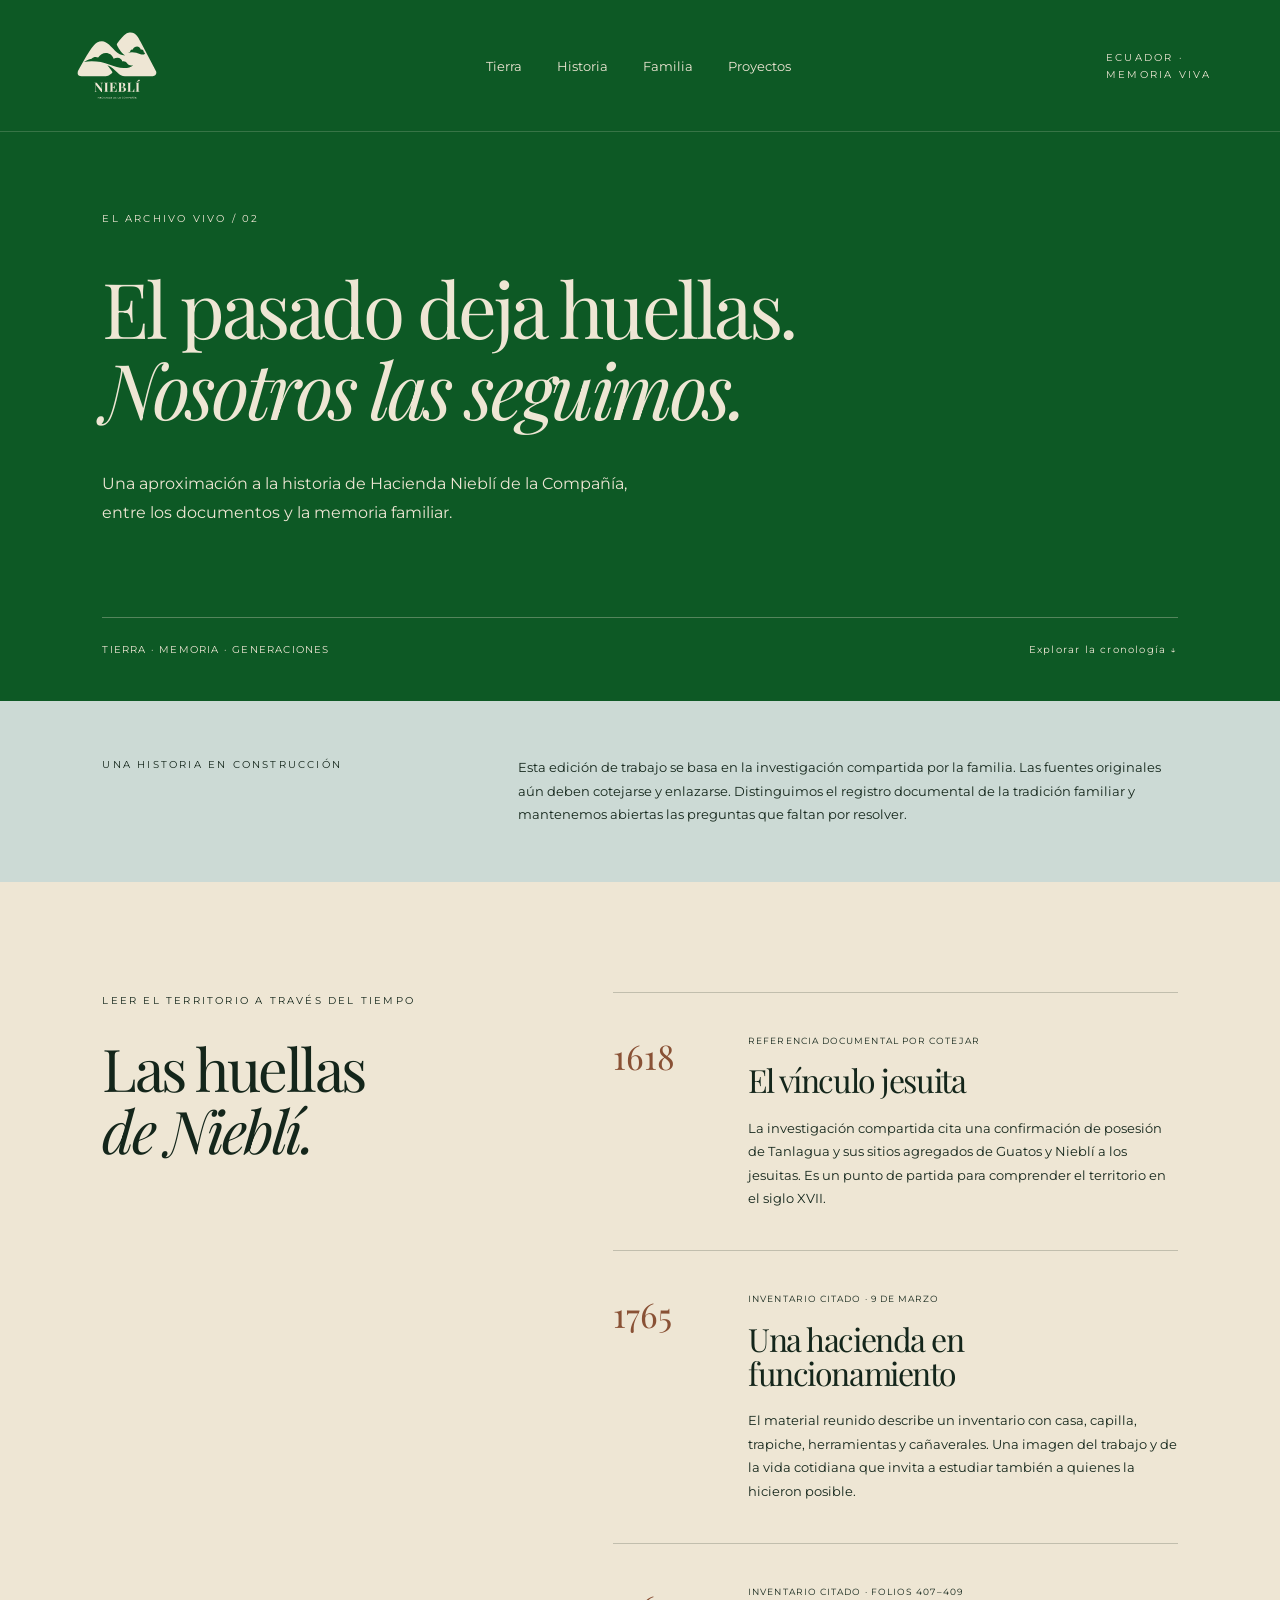
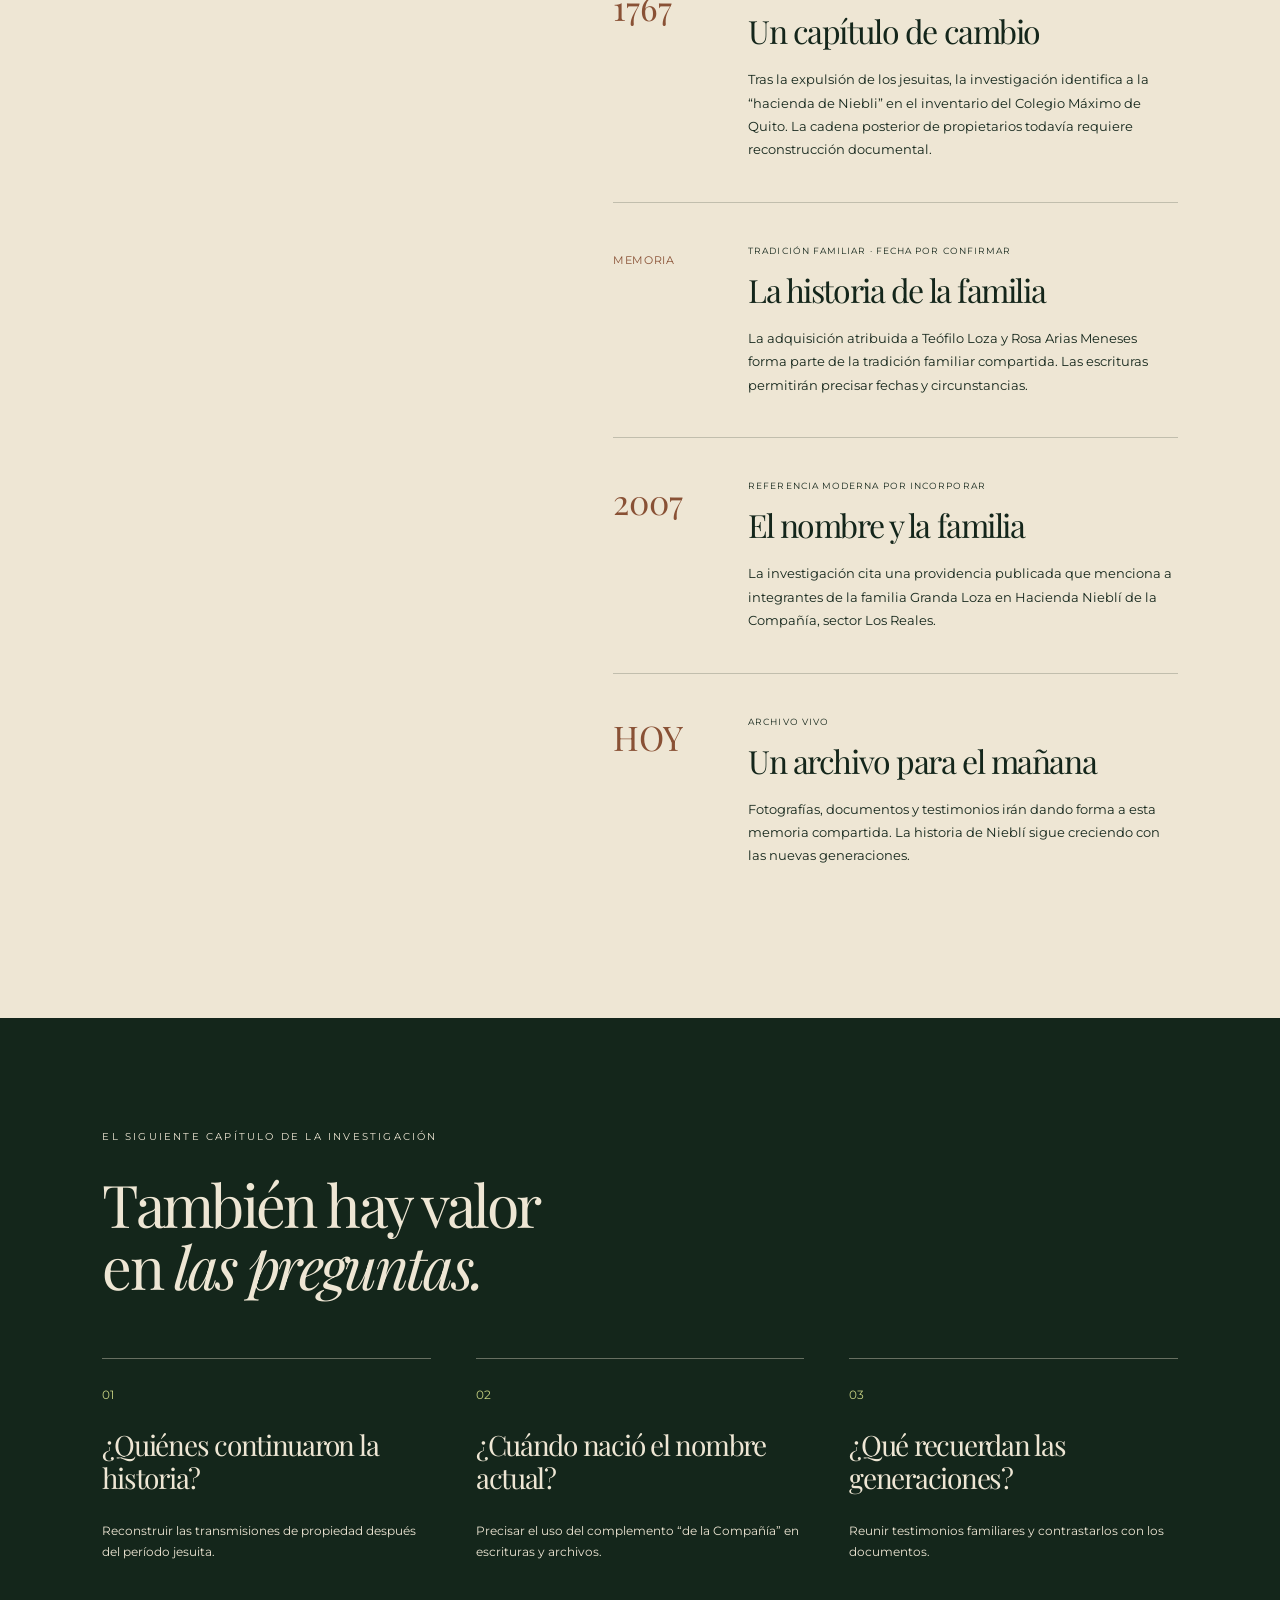
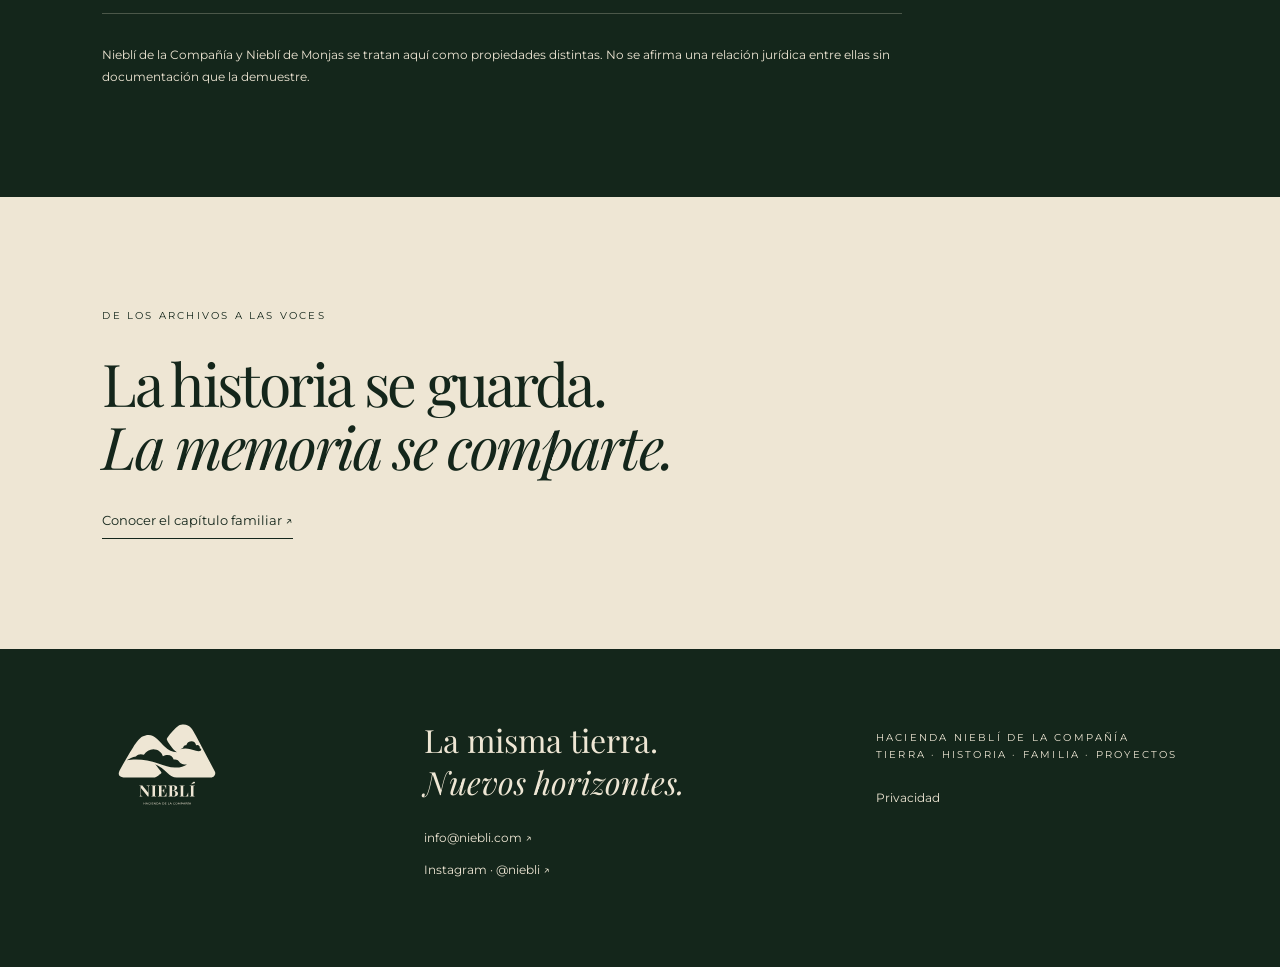
==== commit 8a416335: "Add Niebli Instagram link to editorial footers" ====
--- a/historia/index.html
+++ b/historia/index.html
@@ -1 +1 @@
-<!doctype html><html lang="es"><head><meta charset="utf-8"><meta name="viewport" content="width=device-width,initial-scale=1"><title>Una historia que sigue viva | Nieblí</title><meta name="description" content="Una aproximación a la historia de Hacienda Nieblí de la Compañía, sus archivos y la memoria familiar."><link rel="canonical" href="https://niebli.com/historia/"><meta name="theme-color" content="#0D5925"><link rel="icon" href="/favicon.ico" sizes="any"><link rel="icon" href="/favicon.svg" type="image/svg+xml"><link rel="apple-touch-icon" href="/apple-touch-icon.png"><link rel="manifest" href="/site.webmanifest"><link rel="stylesheet" href="/assets/css/brand.css"><link rel="stylesheet" href="/assets/css/editorial.css"><script defer src="/assets/js/analytics.js"></script></head><body><a class="skip" href="#main">Saltar al contenido</a><header class="masthead"><a href="/" aria-label="Nieblí, inicio"><img src="/assets/brand/logos/logo-stacked-descriptor-paper.svg" width="1400" height="981" alt="Nieblí · Hacienda de la Compañía"></a><nav aria-label="Principal"><a href="/#tierra">Tierra</a><a href="/historia/">Historia</a><a href="/#familia">Familia</a><a href="/#proyectos">Proyectos</a></nav><span class="edition">ECUADOR · MEMORIA VIVA</span></header><main id="main"><section class="history-hero"><p class="eyebrow">EL ARCHIVO VIVO / 02</p><h1>El pasado deja huellas.<br><em>Nosotros las seguimos.</em></h1><p>Una aproximación a la historia de Hacienda Nieblí de la Compañía, entre los documentos y la memoria familiar.</p><div class="history-hero-bottom"><span>TIERRA · MEMORIA · GENERACIONES</span><a href="#cronologia">Explorar la cronología ↓</a></div></section><section class="research-note section"><p class="eyebrow">UNA HISTORIA EN CONSTRUCCIÓN</p><p>Esta edición de trabajo se basa en la investigación compartida por la familia. Las fuentes originales aún deben cotejarse y enlazarse. Distinguimos el registro documental de la tradición familiar y mantenemos abiertas las preguntas que faltan por resolver.</p></section><section class="timeline section" id="cronologia" data-story-id="historical_timeline" data-content-section="history"><div class="timeline-title"><p class="eyebrow">LEER EL TERRITORIO A TRAVÉS DEL TIEMPO</p><h2>Las huellas<br><em>de Nieblí.</em></h2></div><div class="timeline-events"><article id="h-1618" class="timeline-event"><span class="year">1618</span><div><p class="small-label">REFERENCIA DOCUMENTAL POR COTEJAR</p><h3>El vínculo jesuita</h3><p>La investigación compartida cita una confirmación de posesión de Tanlagua y sus sitios agregados de Guatos y Nieblí a los jesuitas. Es un punto de partida para comprender el territorio en el siglo XVII.</p></div></article><article id="h-1765" class="timeline-event"><span class="year">1765</span><div><p class="small-label">INVENTARIO CITADO · 9 DE MARZO</p><h3>Una hacienda en funcionamiento</h3><p>El material reunido describe un inventario con casa, capilla, trapiche, herramientas y cañaverales. Una imagen del trabajo y de la vida cotidiana que invita a estudiar también a quienes la hicieron posible.</p></div></article><article id="h-1767" class="timeline-event"><span class="year">1767</span><div><p class="small-label">INVENTARIO CITADO · FOLIOS 407–409</p><h3>Un capítulo de cambio</h3><p>Tras la expulsión de los jesuitas, la investigación identifica a la “hacienda de Niebli” en el inventario del Colegio Máximo de Quito. La cadena posterior de propietarios todavía requiere reconstrucción documental.</p></div></article><article id="h-memoria" class="timeline-event"><span class="year year-label">MEMORIA</span><div><p class="small-label">TRADICIÓN FAMILIAR · FECHA POR CONFIRMAR</p><h3>La historia de la familia</h3><p>La adquisición atribuida a Teófilo Loza y Rosa Arias Meneses forma parte de la tradición familiar compartida. Las escrituras permitirán precisar fechas y circunstancias.</p></div></article><article id="h-2007" class="timeline-event"><span class="year">2007</span><div><p class="small-label">REFERENCIA MODERNA POR INCORPORAR</p><h3>El nombre y la familia</h3><p>La investigación cita una providencia publicada que menciona a integrantes de la familia Granda Loza en Hacienda Nieblí de la Compañía, sector Los Reales.</p></div></article><article id="h-hoy" class="timeline-event"><span class="year">HOY</span><div><p class="small-label">ARCHIVO VIVO</p><h3>Un archivo para el mañana</h3><p>Fotografías, documentos y testimonios irán dando forma a esta memoria compartida. La historia de Nieblí sigue creciendo con las nuevas generaciones.</p></div></article></div></section><section class="open-questions section"><p class="eyebrow">EL SIGUIENTE CAPÍTULO DE LA INVESTIGACIÓN</p><h2>También hay valor<br>en <em>las preguntas.</em></h2><div class="questions-grid"><article><span>01</span><h3>¿Quiénes continuaron la historia?</h3><p>Reconstruir las transmisiones de propiedad después del período jesuita.</p></article><article><span>02</span><h3>¿Cuándo nació el nombre actual?</h3><p>Precisar el uso del complemento “de la Compañía” en escrituras y archivos.</p></article><article><span>03</span><h3>¿Qué recuerdan las generaciones?</h3><p>Reunir testimonios familiares y contrastarlos con los documentos.</p></article></div><p class="source-note">Nieblí de la Compañía y Nieblí de Monjas se tratan aquí como propiedades distintas. No se afirma una relación jurídica entre ellas sin documentación que la demuestre.</p></section><section class="history-end section"><p class="eyebrow">DE LOS ARCHIVOS A LAS VOCES</p><h2>La historia se guarda.<br><em>La memoria se comparte.</em></h2><a class="text-link" href="/#familia">Conocer el capítulo familiar ↗</a></section></main><footer><img src="/assets/brand/logos/logo-stacked-descriptor-paper.svg" width="1400" height="981" alt="Nieblí"><div><p>La misma tierra.<br><em>Nuevos horizontes.</em></p><a href="mailto:info@niebli.com" data-analytics-event="contact_click" data-contact-method="email">info@niebli.com ↗</a></div><div class="footer-small">HACIENDA NIEBLÍ DE LA COMPAÑÍA<br>TIERRA · HISTORIA · FAMILIA · PROYECTOS<br><a href="/privacy/">Privacidad</a></div></footer></body></html>+<!doctype html><html lang="es"><head><meta charset="utf-8"><meta name="viewport" content="width=device-width,initial-scale=1"><title>Una historia que sigue viva | Nieblí</title><meta name="description" content="Una aproximación a la historia de Hacienda Nieblí de la Compañía, sus archivos y la memoria familiar."><link rel="canonical" href="https://niebli.com/historia/"><meta name="theme-color" content="#0D5925"><link rel="icon" href="/favicon.ico" sizes="any"><link rel="icon" href="/favicon.svg" type="image/svg+xml"><link rel="apple-touch-icon" href="/apple-touch-icon.png"><link rel="manifest" href="/site.webmanifest"><link rel="stylesheet" href="/assets/css/brand.css"><link rel="stylesheet" href="/assets/css/editorial.css"><script defer src="/assets/js/analytics.js"></script></head><body><a class="skip" href="#main">Saltar al contenido</a><header class="masthead"><a href="/" aria-label="Nieblí, inicio"><img src="/assets/brand/logos/logo-stacked-descriptor-paper.svg" width="1400" height="981" alt="Nieblí · Hacienda de la Compañía"></a><nav aria-label="Principal"><a href="/#tierra">Tierra</a><a href="/historia/">Historia</a><a href="/#familia">Familia</a><a href="/#proyectos">Proyectos</a></nav><span class="edition">ECUADOR · MEMORIA VIVA</span></header><main id="main"><section class="history-hero"><p class="eyebrow">EL ARCHIVO VIVO / 02</p><h1>El pasado deja huellas.<br><em>Nosotros las seguimos.</em></h1><p>Una aproximación a la historia de Hacienda Nieblí de la Compañía, entre los documentos y la memoria familiar.</p><div class="history-hero-bottom"><span>TIERRA · MEMORIA · GENERACIONES</span><a href="#cronologia">Explorar la cronología ↓</a></div></section><section class="research-note section"><p class="eyebrow">UNA HISTORIA EN CONSTRUCCIÓN</p><p>Esta edición de trabajo se basa en la investigación compartida por la familia. Las fuentes originales aún deben cotejarse y enlazarse. Distinguimos el registro documental de la tradición familiar y mantenemos abiertas las preguntas que faltan por resolver.</p></section><section class="timeline section" id="cronologia" data-story-id="historical_timeline" data-content-section="history"><div class="timeline-title"><p class="eyebrow">LEER EL TERRITORIO A TRAVÉS DEL TIEMPO</p><h2>Las huellas<br><em>de Nieblí.</em></h2></div><div class="timeline-events"><article id="h-1618" class="timeline-event"><span class="year">1618</span><div><p class="small-label">REFERENCIA DOCUMENTAL POR COTEJAR</p><h3>El vínculo jesuita</h3><p>La investigación compartida cita una confirmación de posesión de Tanlagua y sus sitios agregados de Guatos y Nieblí a los jesuitas. Es un punto de partida para comprender el territorio en el siglo XVII.</p></div></article><article id="h-1765" class="timeline-event"><span class="year">1765</span><div><p class="small-label">INVENTARIO CITADO · 9 DE MARZO</p><h3>Una hacienda en funcionamiento</h3><p>El material reunido describe un inventario con casa, capilla, trapiche, herramientas y cañaverales. Una imagen del trabajo y de la vida cotidiana que invita a estudiar también a quienes la hicieron posible.</p></div></article><article id="h-1767" class="timeline-event"><span class="year">1767</span><div><p class="small-label">INVENTARIO CITADO · FOLIOS 407–409</p><h3>Un capítulo de cambio</h3><p>Tras la expulsión de los jesuitas, la investigación identifica a la “hacienda de Niebli” en el inventario del Colegio Máximo de Quito. La cadena posterior de propietarios todavía requiere reconstrucción documental.</p></div></article><article id="h-memoria" class="timeline-event"><span class="year year-label">MEMORIA</span><div><p class="small-label">TRADICIÓN FAMILIAR · FECHA POR CONFIRMAR</p><h3>La historia de la familia</h3><p>La adquisición atribuida a Teófilo Loza y Rosa Arias Meneses forma parte de la tradición familiar compartida. Las escrituras permitirán precisar fechas y circunstancias.</p></div></article><article id="h-2007" class="timeline-event"><span class="year">2007</span><div><p class="small-label">REFERENCIA MODERNA POR INCORPORAR</p><h3>El nombre y la familia</h3><p>La investigación cita una providencia publicada que menciona a integrantes de la familia Granda Loza en Hacienda Nieblí de la Compañía, sector Los Reales.</p></div></article><article id="h-hoy" class="timeline-event"><span class="year">HOY</span><div><p class="small-label">ARCHIVO VIVO</p><h3>Un archivo para el mañana</h3><p>Fotografías, documentos y testimonios irán dando forma a esta memoria compartida. La historia de Nieblí sigue creciendo con las nuevas generaciones.</p></div></article></div></section><section class="open-questions section"><p class="eyebrow">EL SIGUIENTE CAPÍTULO DE LA INVESTIGACIÓN</p><h2>También hay valor<br>en <em>las preguntas.</em></h2><div class="questions-grid"><article><span>01</span><h3>¿Quiénes continuaron la historia?</h3><p>Reconstruir las transmisiones de propiedad después del período jesuita.</p></article><article><span>02</span><h3>¿Cuándo nació el nombre actual?</h3><p>Precisar el uso del complemento “de la Compañía” en escrituras y archivos.</p></article><article><span>03</span><h3>¿Qué recuerdan las generaciones?</h3><p>Reunir testimonios familiares y contrastarlos con los documentos.</p></article></div><p class="source-note">Nieblí de la Compañía y Nieblí de Monjas se tratan aquí como propiedades distintas. No se afirma una relación jurídica entre ellas sin documentación que la demuestre.</p></section><section class="history-end section"><p class="eyebrow">DE LOS ARCHIVOS A LAS VOCES</p><h2>La historia se guarda.<br><em>La memoria se comparte.</em></h2><a class="text-link" href="/#familia">Conocer el capítulo familiar ↗</a></section></main><footer><img src="/assets/brand/logos/logo-stacked-descriptor-paper.svg" width="1400" height="981" alt="Nieblí"><div><p>La misma tierra.<br><em>Nuevos horizontes.</em></p><a href="mailto:info@niebli.com" data-analytics-event="contact_click" data-contact-method="email">info@niebli.com ↗</a><a class="instagram-link" href="https://www.instagram.com/niebli/" target="_blank" rel="noopener noreferrer">Instagram · @niebli ↗</a></div><div class="footer-small">HACIENDA NIEBLÍ DE LA COMPAÑÍA<br>TIERRA · HISTORIA · FAMILIA · PROYECTOS<br><a href="/privacy/">Privacidad</a></div></footer></body></html>
--- a/assets/css/editorial.css
+++ b/assets/css/editorial.css
@@ -1,3 +1,5 @@
 *{box-sizing:border-box}html{scroll-behavior:smooth;scroll-padding-top:100px}body{margin:0;background:var(--niebli-paper);color:var(--niebli-ink)}a{color:inherit;text-decoration:none}img{display:block;max-width:100%;height:auto}h1,h2,h3,p{margin:0}p{line-height:1.8}h1,h2,h3{font-weight:400;letter-spacing:-.045em;line-height:1.06}em{font-weight:400}a:hover{text-decoration:underline;text-underline-offset:7px}.skip{position:absolute;top:-100px;z-index:100;background:var(--niebli-paper);padding:15px}.skip:focus{top:10px}.masthead{position:absolute;z-index:5;top:0;left:0;width:100%;display:flex;align-items:center;justify-content:space-between;padding:28px 5%;color:var(--niebli-paper);border-bottom:1px solid #eee6d430}.masthead img{width:106px;height:75px;object-fit:contain}.masthead nav{display:flex;gap:35px;font-size:13px}.edition,.eyebrow,.small-label,.hero-bottom,.landscape-caption>span,.footer-small{font-size:10px;letter-spacing:.22em;line-height:1.7}.edition{max-width:110px}.hero{position:relative;min-height:850px;height:100svh;max-height:1150px;color:var(--niebli-paper)}.hero-photo,.hero-shade{position:absolute;inset:0;width:100%;height:100%;object-fit:cover}.hero-photo{object-position:center}.hero-shade{background:linear-gradient(90deg,#14261ba8,#14261b20),linear-gradient(0deg,#14261bcd,transparent 65%,#14261b44)}.hero-copy{position:relative;padding:230px 8% 100px}.hero h1{font-size:clamp(80px,9.2vw,160px);margin:25px 0}.hero-intro{font-size:16px;margin-bottom:32px}.text-link{display:inline-flex;align-items:center;gap:35px;border-bottom:1px solid currentColor;padding:0 0 10px;font-size:13px}.text-link span{font-size:22px}.hero-bottom{position:absolute;bottom:30px;left:5%;right:5%;display:flex;justify-content:space-between;align-items:center}.hero-bottom a{font-size:30px}.section{padding:110px 8%}.intro{display:grid;grid-template-columns:1.3fr 1fr;gap:10%}.eyebrow{margin-bottom:28px}h2{font-size:clamp(40px,4.6vw,72px)}.intro-text{padding-top:40px}.lead{font-size:20px;line-height:1.6;margin-bottom:22px}.intro-text>p:not(.lead),.family-copy>p:not(.lead),.history-heading>p:not(.eyebrow){font-size:14px}.intro-text .text-link{margin-top:30px}.landscape{position:relative;height:620px;margin:0 4%}.landscape>img{width:100%;height:100%;object-fit:cover;object-position:center 65%}.landscape:after{content:'';position:absolute;inset:0;background:linear-gradient(0deg,#14261bcc,transparent)}.landscape-caption{position:absolute;z-index:1;inset:auto 5% 40px;color:var(--niebli-paper);display:flex;justify-content:space-between;align-items:flex-end}.landscape-caption p{font-family:var(--niebli-font-head);font-size:42px;line-height:1.2}.history-preview{display:grid;grid-template-columns:1fr 1.1fr;gap:12%;border-bottom:1px solid #14261b25}.history-heading>p:not(.eyebrow){margin:30px 0}.mini-timeline article{display:flex;gap:30px;padding:25px 0;border-top:1px solid #14261b40}.mini-timeline article>span{font-family:var(--niebli-font-head);color:#895135;font-size:34px;width:90px;flex-shrink:0}.mini-timeline h3{font-size:25px;letter-spacing:-.02em;margin:5px 0 12px}.mini-timeline p{font-size:13px}.mini-timeline small{display:block;font-size:10px;line-height:1.7;padding-top:20px}.family{display:grid;grid-template-columns:1fr 1fr;gap:10%;align-items:center}.archive-placeholder{min-height:550px;background:var(--niebli-mist);padding:35px;display:flex;flex-direction:column;justify-content:space-between;transform:rotate(-2deg);border:14px solid #f8f4e9;box-shadow:0 15px 30px #14261b15}.archive-placeholder>span,.archive-placeholder small{font-size:10px;letter-spacing:.12em}.archive-frame{border:1px solid #14261b50;margin:30px 15px;padding:35px;text-align:center}.archive-frame>span{font-family:var(--niebli-font-head);font-size:115px;color:#14261b50}.archive-frame p{font-family:var(--niebli-font-head);font-size:28px;line-height:1.3}.family-copy .lead{margin-top:30px}.family-copy blockquote{font-family:var(--niebli-font-head);font-size:35px;margin:35px 0 25px;border-left:2px solid var(--niebli-copper);padding-left:25px}.projects{background:var(--niebli-forest);color:var(--niebli-paper)}.projects-top{display:flex;gap:12%;align-items:flex-end;justify-content:space-between;margin-bottom:60px}.projects-top>p{max-width:360px;font-size:14px}.project-grid{display:grid;grid-template-columns:repeat(3,1fr);gap:20px}.project-grid article{background:var(--niebli-ink);padding:35px;min-height:350px;display:flex;flex-direction:column;align-items:flex-start}.project-grid article>span:first-child{font-size:10px;letter-spacing:.14em}.project-grid h3{font-size:36px;margin:35px 0 22px}.project-grid p{font-size:12px;margin-bottom:30px}.project-status{font-size:9px;letter-spacing:.16em;border-top:1px solid currentColor;padding-top:12px;margin-top:auto}.project-grid .project-light{background:var(--niebli-paper);color:var(--niebli-ink)}.project-grid .project-copper{background:var(--niebli-copper);color:var(--niebli-ink)}footer{background:var(--niebli-ink);color:var(--niebli-paper);padding:70px 8% 90px;display:flex;justify-content:space-between;gap:50px}footer>img{width:130px;object-fit:contain;align-self:flex-start}footer p{font-family:var(--niebli-font-head);font-size:32px;line-height:1.3;margin-bottom:25px}footer a{font-size:12px}.footer-small{padding-top:10px}.footer-small a{display:block;margin-top:25px;letter-spacing:0}.history-hero{background:var(--niebli-forest);color:var(--niebli-paper);padding:210px 8% 45px}.history-hero h1{font-size:clamp(48px,6vw,94px);margin:40px 0}.history-hero>p:not(.eyebrow){max-width:570px;font-size:16px}.history-hero-bottom{display:flex;justify-content:space-between;gap:30px;border-top:1px solid #eee6d450;margin-top:90px;padding-top:25px;font-size:10px;letter-spacing:.12em}.research-note{padding-top:55px;padding-bottom:55px;display:grid;grid-template-columns:1fr 2fr;gap:8%;background:var(--niebli-mist)}.research-note p:not(.eyebrow){font-size:13px}.research-note .eyebrow{margin:0}.timeline{display:grid;grid-template-columns:1fr 1.4fr;gap:10%}.timeline-title{position:sticky;top:45px;align-self:start}.timeline-event{display:grid;grid-template-columns:110px 1fr;gap:25px;border-top:1px solid #14261b35;padding:40px 0}.year{font-family:var(--niebli-font-head);font-size:34px;color:#895135}.timeline-event h3{font-size:32px;margin:15px 0 20px}.timeline-event p:not(.small-label){font-size:13px}.small-label{font-size:9px;letter-spacing:.12em}.open-questions{background:var(--niebli-ink);color:var(--niebli-paper)}.questions-grid{display:grid;grid-template-columns:repeat(3,1fr);gap:45px;margin-top:60px}.questions-grid article{border-top:1px solid #eee6d460;padding-top:25px}.questions-grid span{color:var(--niebli-shoot);font-size:12px}.questions-grid h3{font-size:28px;line-height:1.2;margin:25px 0}.questions-grid p,.source-note{font-size:12px}.source-note{border-top:1px solid #eee6d440;padding-top:30px;margin-top:50px;max-width:800px}.history-end .text-link{margin-top:35px}@media(max-width:900px){.edition{display:none}.section{padding:75px 6%}.hero{min-height:750px}.hero-copy{padding:220px 6% 80px}.intro,.history-preview,.family,.timeline{gap:7%}.project-grid article{padding:25px}.timeline-event{grid-template-columns:1fr}.timeline-title{position:static}.landscape-caption>span:last-child{display:none}footer{flex-wrap:wrap}.archive-placeholder{min-height:480px}}@media(max-width:600px){.masthead{padding:20px 5%;align-items:center}.masthead img{width:78px;height:60px}.masthead nav{gap:14px;font-size:10px}.hero{height:90svh;min-height:680px}.hero-copy{padding-top:190px}.hero h1{font-size:78px}.hero-intro{font-size:14px}.hero-bottom{font-size:8px;letter-spacing:.12em}.hero-bottom>span:nth-child(2){display:none}.section{padding:65px 7%}.intro,.history-preview,.family,.timeline,.research-note{grid-template-columns:1fr;gap:40px}.intro-text{padding-top:0}h2{font-size:43px}.landscape{height:470px;margin:0}.landscape-caption{display:block;bottom:30px;left:7%}.landscape-caption p{font-size:35px;margin-top:15px}.mini-timeline article{gap:20px}.mini-timeline article>span{width:75px}.archive-placeholder{min-height:440px;margin:8px}.family-copy .lead{font-size:18px}.projects-top{display:block}.projects-top>p{margin-top:30px}.project-grid,.questions-grid{grid-template-columns:1fr}.project-grid article{min-height:300px}.history-hero{padding:180px 7% 35px}.history-hero h1{font-size:48px}.history-hero-bottom{margin-top:55px;flex-wrap:wrap}.timeline-event{grid-template-columns:75px 1fr;gap:20px}.year{font-size:28px}.timeline-event h3{font-size:28px}.timeline-title h2{font-size:48px}.questions-grid{gap:30px}footer{padding:55px 7% 90px;gap:35px}footer>img{width:105px}.footer-small{width:100%}}@media(prefers-reduced-motion:reduce){html{scroll-behavior:auto}}
 
 .year-label{font-family:var(--niebli-font-body);font-size:11px;letter-spacing:.06em;padding-top:10px}
+
+footer .instagram-link{display:block;margin-top:16px}
